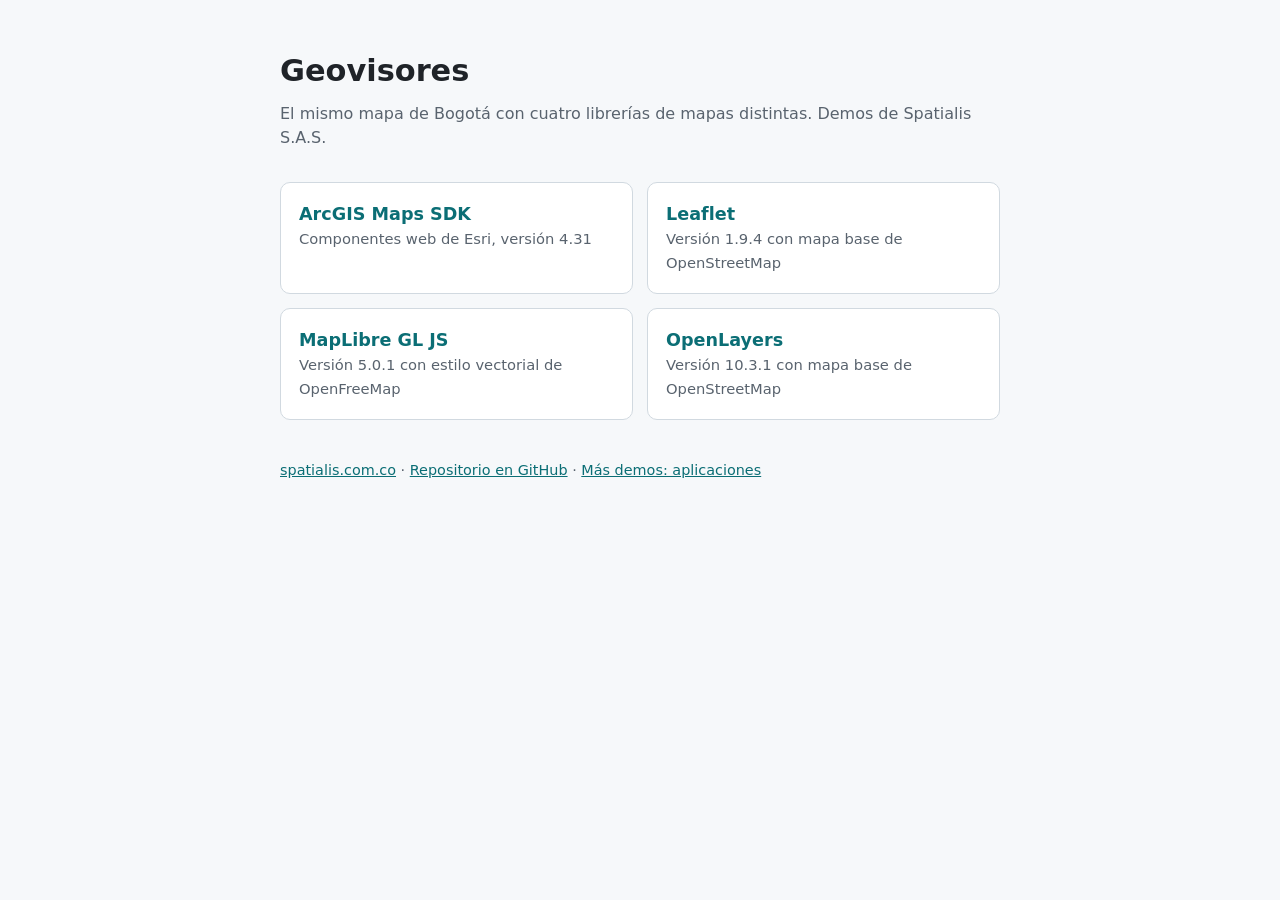
==== index.html @ 05c60c65 "Agrega índice con los cuatro geovisores Updated the HTML structure and added metadata, styles, and c" ====
<!DOCTYPE html>
<html lang="es">
<head>
<meta charset="utf-8">
<meta name="viewport" content="width=device-width, initial-scale=1">
<title>Geovisores | Spatialis S.A.S.</title>
<meta name="description" content="Demos de geovisores web con ArcGIS, Leaflet, MapLibre y OpenLayers.">
<style>
:root{--bg:#f6f8fa;--fg:#1f2328;--muted:#59636e;--card:#fff;--line:#d1d9e0;--accent:#0b6e75}
@media (prefers-color-scheme:dark){:root{--bg:#0d1117;--fg:#e6edf3;--muted:#9198a1;--card:#161b22;--line:#30363d;--accent:#4fc3cc}}
*{box-sizing:border-box}
body{margin:0;font-family:system-ui,-apple-system,"Segoe UI",Roboto,sans-serif;background:var(--bg);color:var(--fg);line-height:1.5}
main{max-width:760px;margin:0 auto;padding:48px 20px}
h1{margin:0 0 8px;font-size:1.9rem}
.lead{margin:0 0 32px;color:var(--muted)}
.grid{display:grid;gap:14px;grid-template-columns:repeat(auto-fit,minmax(250px,1fr))}
a.card{display:block;padding:18px;background:var(--card);border:1px solid var(--line);border-radius:10px;color:inherit;text-decoration:none}
a.card:hover{border-color:var(--accent)}
a.card:focus-visible{outline:2px solid var(--accent);outline-offset:2px}
a.card strong{display:block;font-size:1.1rem;color:var(--accent)}
a.card span{color:var(--muted);font-size:.92rem}
footer{margin-top:40px;color:var(--muted);font-size:.9rem}
footer a{color:var(--accent)}
</style>
</head>
<body>
<main>
<h1>Geovisores</h1>
<p class="lead">El mismo mapa de Bogotá con cuatro librerías de mapas distintas. Demos de Spatialis S.A.S.</p>
<div class="grid">
<a class="card" href="arcgis.html"><strong>ArcGIS Maps SDK</strong><span>Componentes web de Esri, versión 4.31</span></a>
<a class="card" href="leaflet.html"><strong>Leaflet</strong><span>Versión 1.9.4 con mapa base de OpenStreetMap</span></a>
<a class="card" href="maplibre.html"><strong>MapLibre GL JS</strong><span>Versión 5.0.1 con estilo vectorial de OpenFreeMap</span></a>
<a class="card" href="openlayers.html"><strong>OpenLayers</strong><span>Versión 10.3.1 con mapa base de OpenStreetMap</span></a>
</div>
<footer>
<p><a href="https://spatialis.com.co">spatialis.com.co</a> · <a href="https://github.com/spatialis-co/geovisores">Repositorio en GitHub</a> · <a href="../aplicaciones/">Más demos: aplicaciones</a></p>
</footer>
</main>
</body>
</html>
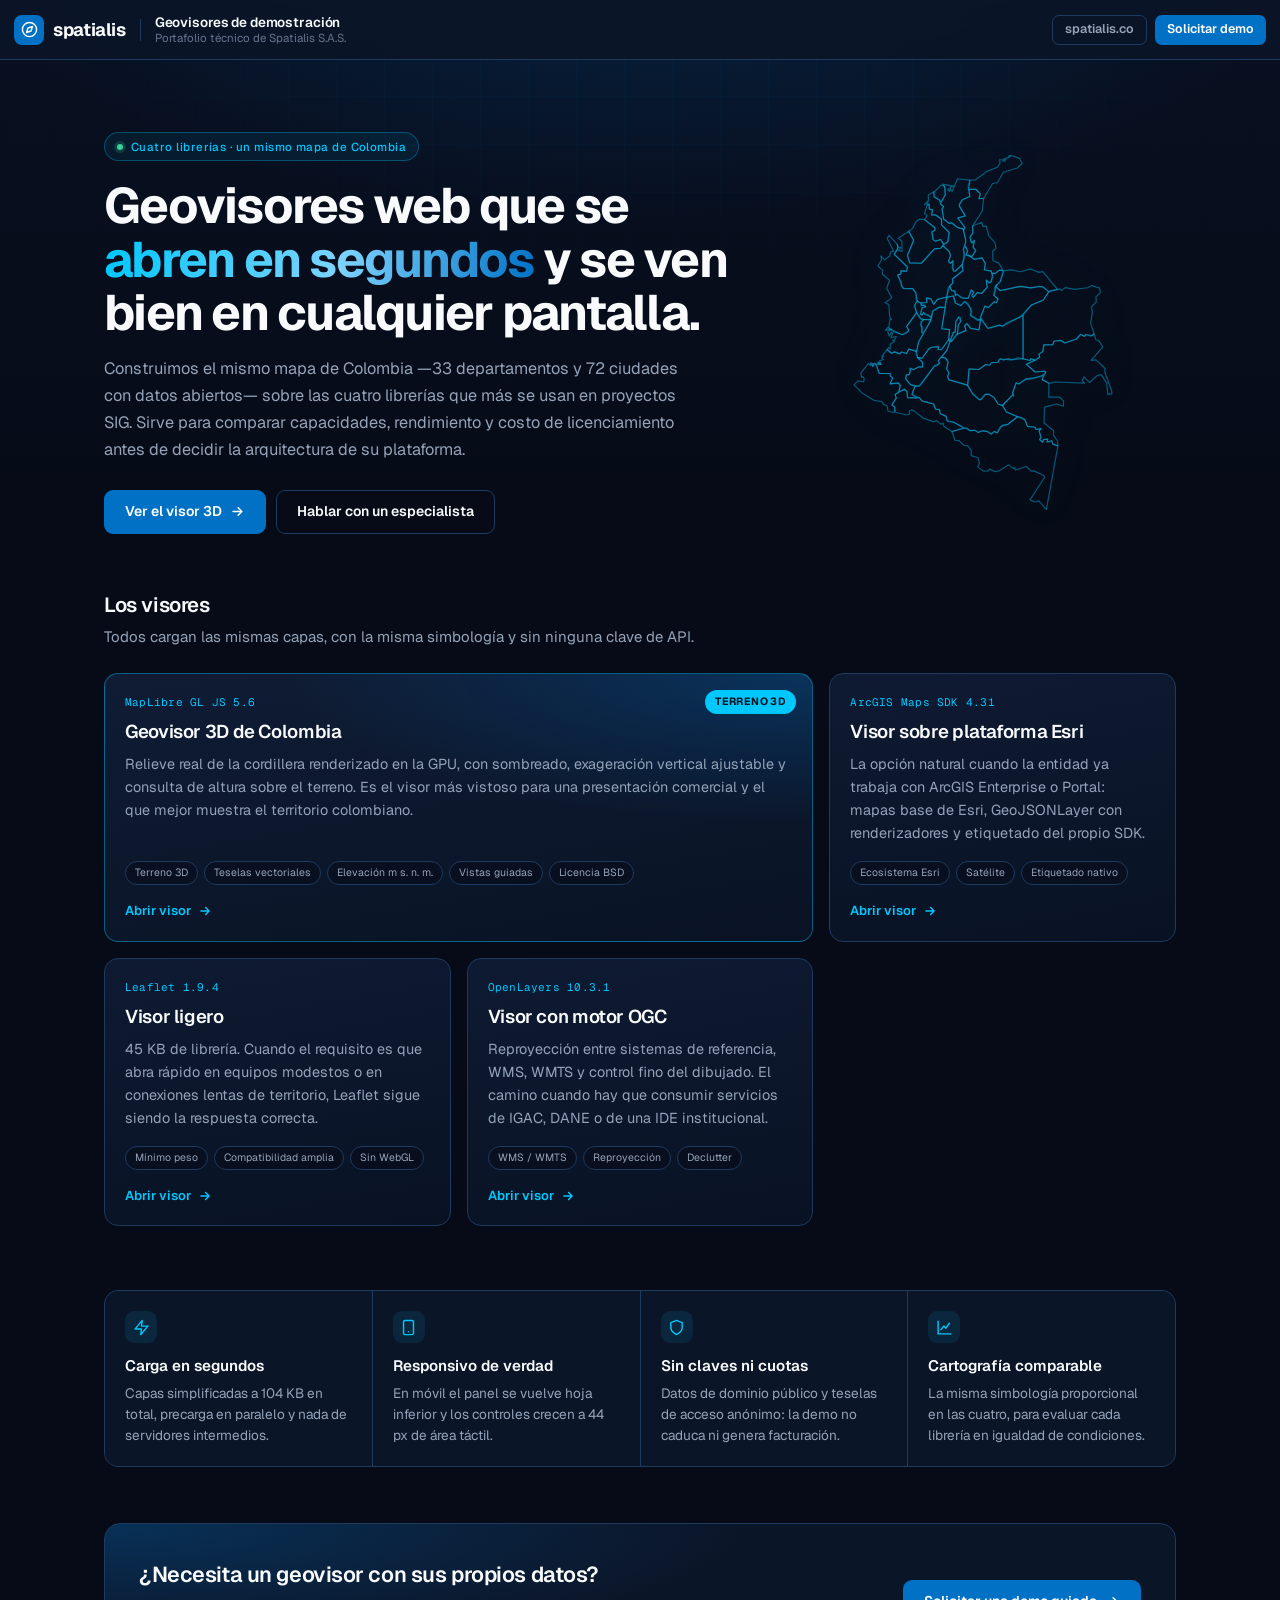
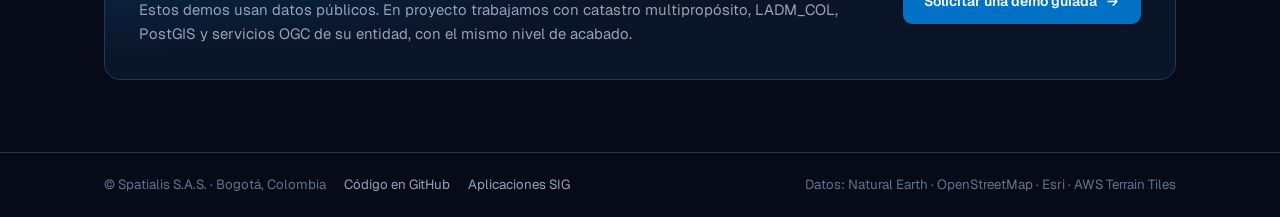
==== commit 863298aa: "Rediseña los cuatro geovisores con cartografía de Colombia Los cuatro visores pasan a compartir un s" ====
--- a/index.html
+++ b/index.html
@@ -1,41 +1,683 @@
 <!DOCTYPE html>
 <html lang="es">
+
 <head>
-<meta charset="utf-8">
-<meta name="viewport" content="width=device-width, initial-scale=1">
-<title>Geovisores | Spatialis S.A.S.</title>
-<meta name="description" content="Demos de geovisores web con ArcGIS, Leaflet, MapLibre y OpenLayers.">
-<style>
-:root{--bg:#f6f8fa;--fg:#1f2328;--muted:#59636e;--card:#fff;--line:#d1d9e0;--accent:#0b6e75}
-@media (prefers-color-scheme:dark){:root{--bg:#0d1117;--fg:#e6edf3;--muted:#9198a1;--card:#161b22;--line:#30363d;--accent:#4fc3cc}}
-*{box-sizing:border-box}
-body{margin:0;font-family:system-ui,-apple-system,"Segoe UI",Roboto,sans-serif;background:var(--bg);color:var(--fg);line-height:1.5}
-main{max-width:760px;margin:0 auto;padding:48px 20px}
-h1{margin:0 0 8px;font-size:1.9rem}
-.lead{margin:0 0 32px;color:var(--muted)}
-.grid{display:grid;gap:14px;grid-template-columns:repeat(auto-fit,minmax(250px,1fr))}
-a.card{display:block;padding:18px;background:var(--card);border:1px solid var(--line);border-radius:10px;color:inherit;text-decoration:none}
-a.card:hover{border-color:var(--accent)}
-a.card:focus-visible{outline:2px solid var(--accent);outline-offset:2px}
-a.card strong{display:block;font-size:1.1rem;color:var(--accent)}
-a.card span{color:var(--muted);font-size:.92rem}
-footer{margin-top:40px;color:var(--muted);font-size:.9rem}
-footer a{color:var(--accent)}
-</style>
+  <meta charset="utf-8">
+  <meta name="viewport" content="width=device-width, initial-scale=1, viewport-fit=cover">
+  <title>Geovisores web de Colombia | Spatialis S.A.S.</title>
+  <meta name="description"
+    content="Cuatro geovisores web de Colombia construidos con MapLibre, ArcGIS Maps SDK, Leaflet y OpenLayers: terreno 3D, datos abiertos y cartografía lista para producción. Demos de Spatialis S.A.S.">
+  <meta name="color-scheme" content="dark">
+  <meta property="og:title" content="Geovisores web de Colombia · Spatialis">
+  <meta property="og:description"
+    content="El mismo mapa de Colombia con cuatro librerías distintas, para comparar capacidades y rendimiento.">
+  <meta property="og:type" content="website">
+
+  <link rel="preconnect" href="https://fonts.googleapis.com">
+  <link rel="preconnect" href="https://fonts.gstatic.com" crossorigin>
+
+  <style>
+    html,body{margin:0;background:#060b17;color:#f8fafc}
+  </style>
+
+  <link rel="stylesheet"
+    href="https://fonts.googleapis.com/css2?family=Geist:wght@400;500;600;700&family=Geist+Mono:wght@400;500&display=swap">
+  <link rel="stylesheet" href="assets/spatialis-ui.css">
+  <link rel="icon" href="assets/favicon.svg" type="image/svg+xml">
+
+  <style>
+    /* La hoja compartida esta pensada para un visor a pantalla completa;
+       aqui recuperamos el desplazamiento normal de una pagina. */
+    html, body { height: auto; overflow: visible; }
+    body { overflow-x: hidden; }
+
+    .pagina {
+      position: relative;
+      min-height: 100dvh;
+      display: flex;
+      flex-direction: column;
+    }
+
+    .pagina__fondo {
+      position: fixed;
+      inset: 0;
+      z-index: 0;
+      pointer-events: none;
+      background:
+        radial-gradient(90% 60% at 50% -10%, rgba(0, 113, 197, .22) 0%, transparent 60%),
+        linear-gradient(to bottom, #081021 0%, #060b17 55%);
+    }
+
+    .pagina__rejilla {
+      position: fixed;
+      inset: 0;
+      z-index: 0;
+      pointer-events: none;
+      background-size: 48px 48px;
+      background-image:
+        linear-gradient(to right, rgba(0, 113, 197, .07) 1px, transparent 1px),
+        linear-gradient(to bottom, rgba(0, 113, 197, .07) 1px, transparent 1px);
+      mask-image: radial-gradient(80% 55% at 50% 0%, #000 0%, transparent 75%);
+    }
+
+    .contenido {
+      position: relative;
+      z-index: 1;
+      width: 100%;
+      max-width: 1120px;
+      margin: 0 auto;
+      padding: 0 24px;
+      flex: 1;
+    }
+
+    .sp-topbar--pagina {
+      position: sticky;
+      top: 0;
+      z-index: 10;
+      height: 60px;
+    }
+
+    /* ------------------------------------------------------------- hero */
+
+    .hero {
+      display: grid;
+      grid-template-columns: minmax(0, 1.25fr) minmax(0, .75fr);
+      gap: 40px;
+      align-items: center;
+      padding: 72px 0 56px;
+    }
+
+    .hero__eyebrow {
+      display: inline-flex;
+      align-items: center;
+      gap: 8px;
+      margin-bottom: 18px;
+      padding: 5px 12px;
+      border: 1px solid rgba(0, 199, 253, .3);
+      border-radius: 999px;
+      background: rgba(0, 199, 253, .07);
+      color: var(--sp-cyan);
+      font-size: 11.5px;
+      font-weight: 500;
+      letter-spacing: .04em;
+    }
+
+    .hero h1 {
+      margin: 0 0 16px;
+      font-size: clamp(2rem, 5vw, 3.1rem);
+      line-height: 1.08;
+      letter-spacing: -.035em;
+      font-weight: 700;
+    }
+
+    .hero h1 em {
+      font-style: normal;
+      background: linear-gradient(100deg, var(--sp-cyan), #7dd3fc 55%, var(--sp-blue));
+      -webkit-background-clip: text;
+      background-clip: text;
+      color: transparent;
+    }
+
+    .hero p {
+      margin: 0 0 26px;
+      max-width: 54ch;
+      font-size: 1.02rem;
+      line-height: 1.65;
+      color: var(--sp-muted);
+    }
+
+    .hero__acciones { display: flex; flex-wrap: wrap; gap: 10px; }
+
+    .boton {
+      display: inline-flex;
+      align-items: center;
+      gap: 8px;
+      height: 44px;
+      padding: 0 20px;
+      border-radius: 9px;
+      border: 1px solid transparent;
+      background: var(--sp-blue);
+      color: #fff;
+      font-family: inherit;
+      font-size: 14px;
+      font-weight: 600;
+      text-decoration: none;
+      transition: background 160ms var(--sp-ease), transform 160ms var(--sp-ease);
+    }
+
+    .boton:hover { background: #008be3; transform: translateY(-1px); }
+    .boton:focus-visible { outline: none; box-shadow: var(--sp-ring); }
+
+    .boton--fantasma {
+      background: transparent;
+      border-color: var(--sp-border);
+      color: var(--sp-text);
+    }
+
+    .boton--fantasma:hover { background: var(--sp-surface); border-color: var(--sp-faint); }
+
+    .hero__mapa {
+      position: relative;
+      display: grid;
+      place-items: center;
+      color: rgba(0, 199, 253, .42);
+    }
+
+    .hero__mapa svg {
+      width: 100%;
+      max-width: 260px;
+      height: auto;
+      filter: drop-shadow(0 0 22px rgba(0, 199, 253, .3));
+    }
+
+    /* ------------------------------------------------------------ tarjetas */
+
+    .seccion__titulo {
+      display: flex;
+      align-items: baseline;
+      gap: 12px;
+      margin: 0 0 6px;
+      font-size: 1.28rem;
+      font-weight: 600;
+      letter-spacing: -.02em;
+    }
+
+    .seccion__nota {
+      margin: 0 0 24px;
+      color: var(--sp-muted);
+      font-size: .94rem;
+    }
+
+    .tarjetas {
+      display: grid;
+      grid-template-columns: repeat(auto-fit, minmax(258px, 1fr));
+      gap: 16px;
+      padding-bottom: 8px;
+    }
+
+    .tarjeta {
+      position: relative;
+      display: flex;
+      flex-direction: column;
+      padding: 20px;
+      border: 1px solid var(--sp-border);
+      border-radius: 14px;
+      background: linear-gradient(170deg, rgba(17, 30, 56, .85), rgba(10, 20, 38, .85));
+      color: inherit;
+      text-decoration: none;
+      overflow: hidden;
+      transition: border-color 200ms var(--sp-ease), transform 220ms var(--sp-ease),
+        box-shadow 220ms var(--sp-ease);
+    }
+
+    .tarjeta::after {
+      content: "";
+      position: absolute;
+      inset: 0;
+      border-radius: inherit;
+      pointer-events: none;
+      background: radial-gradient(70% 50% at 80% 0%, rgba(0, 199, 253, .14), transparent 70%);
+      opacity: 0;
+      transition: opacity 240ms var(--sp-ease);
+    }
+
+    .tarjeta:hover {
+      border-color: rgba(0, 199, 253, .55);
+      transform: translateY(-3px);
+      box-shadow: 0 18px 40px -22px rgba(0, 0, 0, .9);
+    }
+
+    .tarjeta:hover::after { opacity: 1; }
+    .tarjeta:focus-visible { outline: none; box-shadow: var(--sp-ring); }
+
+    .tarjeta--destacada {
+      grid-column: span 2;
+      border-color: rgba(0, 199, 253, .42);
+      background:
+        radial-gradient(120% 90% at 100% 0%, rgba(0, 113, 197, .3), transparent 62%),
+        linear-gradient(170deg, rgba(17, 30, 56, .9), rgba(10, 20, 38, .9));
+    }
+
+    .tarjeta__cinta {
+      position: absolute;
+      top: 16px;
+      right: 16px;
+      padding: 4px 10px;
+      border-radius: 999px;
+      background: var(--sp-cyan);
+      color: #04121c;
+      font-size: 10.5px;
+      font-weight: 700;
+      letter-spacing: .04em;
+      text-transform: uppercase;
+    }
+
+    .tarjeta__lib {
+      font-family: var(--sp-mono);
+      font-size: 11px;
+      color: var(--sp-cyan);
+      letter-spacing: .02em;
+    }
+
+    .tarjeta h3 {
+      margin: 8px 0 7px;
+      font-size: 1.16rem;
+      font-weight: 600;
+      letter-spacing: -.02em;
+    }
+
+    .tarjeta p {
+      margin: 0 0 16px;
+      font-size: .9rem;
+      line-height: 1.6;
+      color: var(--sp-muted);
+      flex: 1;
+    }
+
+    .etiquetas { display: flex; flex-wrap: wrap; gap: 6px; margin-bottom: 16px; }
+
+    .etiqueta {
+      padding: 3px 9px;
+      border: 1px solid var(--sp-border);
+      border-radius: 999px;
+      background: rgba(6, 11, 23, .5);
+      font-size: 10.5px;
+      color: var(--sp-muted);
+    }
+
+    .tarjeta__cta {
+      display: inline-flex;
+      align-items: center;
+      gap: 7px;
+      font-size: 13px;
+      font-weight: 600;
+      color: var(--sp-cyan);
+    }
+
+    .tarjeta__cta svg { width: 14px; height: 14px; transition: transform 200ms var(--sp-ease); }
+    .tarjeta:hover .tarjeta__cta svg { transform: translateX(3px); }
+
+    /* ------------------------------------------------------------ bandas */
+
+    .capacidades {
+      display: grid;
+      grid-template-columns: repeat(auto-fit, minmax(210px, 1fr));
+      gap: 1px;
+      margin: 56px 0 8px;
+      border: 1px solid var(--sp-border);
+      border-radius: 14px;
+      background: var(--sp-border);
+      overflow: hidden;
+    }
+
+    .capacidad { padding: 20px; background: var(--sp-surface); }
+
+    .capacidad__icono {
+      width: 32px;
+      height: 32px;
+      margin-bottom: 12px;
+      display: grid;
+      place-items: center;
+      border-radius: 9px;
+      background: rgba(0, 199, 253, .1);
+      color: var(--sp-cyan);
+    }
+
+    .capacidad__icono svg { width: 17px; height: 17px; }
+
+    .capacidad h4 {
+      margin: 0 0 5px;
+      font-size: .95rem;
+      font-weight: 600;
+    }
+
+    .capacidad p {
+      margin: 0;
+      font-size: .85rem;
+      line-height: 1.55;
+      color: var(--sp-muted);
+    }
+
+    .cierre {
+      margin: 56px 0 72px;
+      padding: 34px;
+      border: 1px solid var(--sp-border);
+      border-radius: 16px;
+      background:
+        radial-gradient(100% 140% at 0% 0%, rgba(0, 113, 197, .3), transparent 60%),
+        var(--sp-surface);
+      display: flex;
+      flex-wrap: wrap;
+      align-items: center;
+      gap: 20px;
+    }
+
+    .cierre__texto { flex: 1; min-width: 240px; }
+
+    .cierre h2 {
+      margin: 0 0 7px;
+      font-size: 1.35rem;
+      font-weight: 600;
+      letter-spacing: -.02em;
+    }
+
+    .cierre p { margin: 0; color: var(--sp-muted); font-size: .93rem; line-height: 1.6; }
+
+    .pie {
+      position: relative;
+      z-index: 1;
+      border-top: 1px solid var(--sp-border);
+      padding: 22px 0;
+      font-size: .83rem;
+      color: var(--sp-faint);
+    }
+
+    .pie__fila {
+      max-width: 1120px;
+      margin: 0 auto;
+      padding: 0 24px;
+      display: flex;
+      flex-wrap: wrap;
+      gap: 8px 18px;
+      align-items: center;
+    }
+
+    .pie a { color: var(--sp-muted); text-decoration: none; }
+    .pie a:hover { color: var(--sp-cyan); }
+    .pie__sep { margin-left: auto; }
+
+    @media (max-width: 760px) {
+      .hero {
+        grid-template-columns: 1fr;
+        gap: 26px;
+        padding: 44px 0 36px;
+      }
+
+      .hero__mapa { order: -1; }
+      .hero__mapa svg { max-width: 170px; }
+      .tarjeta--destacada { grid-column: span 1; }
+      .contenido { padding: 0 18px; }
+      .cierre { padding: 24px; margin: 40px 0 52px; }
+    }
+  </style>
 </head>
+
 <body>
-<main>
-<h1>Geovisores</h1>
-<p class="lead">El mismo mapa de Bogotá con cuatro librerías de mapas distintas. Demos de Spatialis S.A.S.</p>
-<div class="grid">
-<a class="card" href="arcgis.html"><strong>ArcGIS Maps SDK</strong><span>Componentes web de Esri, versión 4.31</span></a>
-<a class="card" href="leaflet.html"><strong>Leaflet</strong><span>Versión 1.9.4 con mapa base de OpenStreetMap</span></a>
-<a class="card" href="maplibre.html"><strong>MapLibre GL JS</strong><span>Versión 5.0.1 con estilo vectorial de OpenFreeMap</span></a>
-<a class="card" href="openlayers.html"><strong>OpenLayers</strong><span>Versión 10.3.1 con mapa base de OpenStreetMap</span></a>
-</div>
-<footer>
-<p><a href="https://spatialis.com.co">spatialis.com.co</a> · <a href="https://github.com/spatialis-co/geovisores">Repositorio en GitHub</a> · <a href="../aplicaciones/">Más demos: aplicaciones</a></p>
-</footer>
-</main>
+  <div class="pagina">
+    <div class="pagina__fondo" aria-hidden="true"></div>
+    <div class="pagina__rejilla" aria-hidden="true"></div>
+
+    <header class="sp-topbar sp-topbar--pagina">
+      <a class="sp-brand" href="https://spatialis.co">
+        <span class="sp-brand__mark" aria-hidden="true">
+          <svg viewBox="0 0 24 24" fill="none" stroke="#fff" stroke-width="2" stroke-linecap="round"
+            stroke-linejoin="round">
+            <circle cx="12" cy="12" r="10" />
+            <polygon points="16.24 7.76 14.12 14.12 7.76 16.24 9.88 9.88 16.24 7.76" />
+          </svg>
+        </span>
+        <span class="sp-brand__name">spatialis</span>
+      </a>
+
+      <span class="sp-topbar__divider" aria-hidden="true"></span>
+
+      <div class="sp-topbar__title">
+        <h1>Geovisores de demostración</h1>
+        <p>Portafolio técnico de Spatialis S.A.S.</p>
+      </div>
+
+      <div class="sp-topbar__actions">
+        <a class="sp-link sp-link--ghost" href="https://spatialis.co" target="_blank" rel="noopener">spatialis.co</a>
+        <a class="sp-link" href="https://spatialis.co/#contacto" target="_blank" rel="noopener">Solicitar demo</a>
+      </div>
+    </header>
+
+    <main class="contenido">
+
+      <section class="hero">
+        <div>
+          <span class="hero__eyebrow">
+            <span class="sp-badge__dot"></span>
+            Cuatro librerías · un mismo mapa de Colombia
+          </span>
+          <h1>Geovisores web que se <em>abren en segundos</em> y se ven bien en cualquier pantalla.</h1>
+          <p>
+            Construimos el mismo mapa de Colombia —33 departamentos y 72 ciudades con datos abiertos— sobre las
+            cuatro librerías que más se usan en proyectos SIG. Sirve para comparar capacidades, rendimiento y
+            costo de licenciamiento antes de decidir la arquitectura de su plataforma.
+          </p>
+          <div class="hero__acciones">
+            <a class="boton" href="maplibre.html">
+              Ver el visor 3D
+              <svg viewBox="0 0 24 24" width="15" height="15" fill="none" stroke="currentColor" stroke-width="2.4"
+                stroke-linecap="round" stroke-linejoin="round" aria-hidden="true">
+                <path d="M5 12h14M13 6l6 6-6 6" />
+              </svg>
+            </a>
+            <a class="boton boton--fantasma" href="https://spatialis.co/#contacto" target="_blank"
+              rel="noopener">Hablar con un especialista</a>
+          </div>
+        </div>
+
+        <div class="hero__mapa" aria-hidden="true">
+          <svg class="hero__silueta" xmlns="http://www.w3.org/2000/svg" viewBox="0 0 220 300" fill="none" stroke="currentColor" stroke-width="1" stroke-linejoin="round">
+<g>
+<path d="M173.4,246.2 L163.6,300 L157.4,292.7 L154.1,293.6 L149.8,291.8 L162.1,272.7 L161.3,271.2 L152.6,267.1 L151.3,267.9 L146.7,263.6 L137.4,266.6 L136.8,264.4 L136.1,265.5 L131.6,262.2 L123.9,267.2 L120.2,267.9 L115.5,265.8 L114.2,267.4 L110.2,267.5 L105.5,263.7 L107.1,261.1 L105.6,256 L99.9,254.4 L100.1,250.4 L97.6,246.4 L93.7,245.6 L89.7,241.7 L86.3,241.4 L83.7,234 L96.3,230.8 L99.1,233.3 L103.1,233 L106.1,234.8 L109.1,233.4 L113.6,233.9 L117.2,236.2 L119.5,233.9 L122,235.1 L126.4,228.6 L131.1,227.9 L139.2,221.5 L141.9,221.8 L145.5,224.1 L147.7,229.7 L154,230.4 L154.9,232.3 L159.1,231.5 L157.5,233.5 L159.1,239.2 L157.9,240.7 L160.5,243.1 L161.2,240.8 L164.7,240.4 L164.2,242.9 L168.1,241.8 L169.2,244.7 L173.4,246.2Z"/>
+<path d="M37.5,75.6 L38.3,77.9 L40.4,78.3 L38.4,80.8 L41.6,81.6 L41.3,72.7 L38.2,70.4 L47.2,64.6 L51.3,72.1 L46.1,84.9 L47.9,91.3 L57.8,91.6 L69,79.4 L74.2,78.9 L76.1,76.8 L81.2,81.5 L82.5,85.1 L81,90.5 L82.7,91.7 L84.6,89.4 L84.9,98 L86.6,98.2 L92.4,92.8 L93.1,97.8 L84.2,104.9 L84.3,108.5 L80.7,112.2 L79.2,120.2 L71.5,122.2 L68.2,126.3 L66.2,122 L62.3,120.9 L62.6,124.8 L56.5,125.2 L53.4,122.5 L53.2,116.6 L50.5,113 L42.4,112.9 L37.7,101.6 L40.6,100.6 L40.5,98 L45.4,98.3 L46.1,94.8 L34.9,84.1 L37.9,79 L37.5,75.6Z"/>
+<path d="M127.7,98.1 L133.9,97.2 L141.7,98.8 L150.3,96.4 L157.2,99.3 L160.6,98.7 L173.2,113.9 L165.6,115.6 L160,111.3 L149.9,112.4 L141.3,111.2 L124.2,114.8 L120.7,110.8 L124.6,107.1 L127.7,98.1Z"/>
+<path d="M68.5,31.5 L74.5,25.5 L77.2,26.1 L78,33.8 L74.6,39.5 L68.6,35.3 L68.5,31.5Z"/>
+<path d="M88.3,151.9 L83.4,157.8 L82.2,157.4 L85,150 L86.4,150.1 L87.1,140.7 L89.6,137 L91.2,140.7 L89,144.3 L88.3,151.9Z"/>
+<path d="M62.7,42.6 L63.6,39.9 L60.5,41.9 L63.9,38.5 L63.7,34.1 L68.4,31 L68.6,35.3 L73.5,38.1 L74.2,41.8 L76.6,43.6 L75.3,45.8 L76.7,54.2 L81.5,57.9 L83.4,57.4 L88.4,61.3 L93.4,62.7 L95.5,73.2 L93.4,79.4 L94.2,87.2 L92.4,92.8 L86.6,98.2 L84.9,98 L84,95.1 L84.6,89.4 L82.3,91.7 L80.7,89.8 L82.5,85.1 L81.2,81.5 L76.1,76.8 L80.9,72.8 L81.4,65.6 L74.9,59.1 L74.9,54.4 L69.9,50.7 L66.4,50.7 L67.3,46.4 L64.6,45.8 L64.4,41.7 L62.7,42.6Z"/>
+<path d="M127.1,97.9 L124.6,107.1 L119.6,112.5 L120.9,114.7 L119,118.7 L122.8,121.8 L121.3,125 L119.5,124.1 L114.6,129.1 L111.6,127.9 L107,140.1 L99.3,135.5 L100.5,132.9 L97.3,125.8 L94.5,124 L91.1,127.4 L86.6,125.3 L85,119.3 L79.2,120.2 L81.8,111 L83.6,114.8 L86.3,115.2 L86.5,118.8 L88,117.9 L91.6,120.9 L97.4,121.2 L100.1,114.2 L102.2,116.1 L100.6,118.9 L101.8,120.5 L105.1,116.4 L108.8,117.2 L113.5,112 L112.8,105.9 L115.2,108.3 L117.1,107.3 L118,99.7 L120.2,100.3 L123.8,97.4 L127.1,97.9Z"/>
+<path d="M79.2,120.2 L77.7,128.9 L72.9,128.8 L67.9,131.7 L66.4,137.7 L59.7,133.3 L58.4,135.5 L57.1,134.6 L58.5,129.2 L61.6,128.6 L60.2,127 L57.8,127.4 L57.7,125.3 L62.6,124.8 L62.1,120.9 L66.2,122 L68.2,126.3 L71.5,122.2 L79.2,120.2Z"/>
+<path d="M70.3,178.6 L73.1,176.5 L72.2,174.2 L74.5,171.1 L78.3,171.9 L80.4,175 L79.3,181.1 L81.3,184.7 L80,187.2 L81.2,190.3 L96.9,194.7 L101.4,202.2 L106.6,207 L108.9,206.9 L112.2,202.4 L115,202.5 L119.3,205.2 L122.8,210.7 L126.7,212.1 L129.8,217.5 L139.2,221.5 L131.1,227.9 L124.7,229.8 L122,235.1 L119.5,233.9 L116.9,236.2 L113.6,233.9 L109.1,233.4 L106.1,234.8 L103.1,233 L99.1,233.3 L85.2,226.1 L80.5,225.7 L78.8,221.2 L73.8,219 L73.2,215.5 L69.8,215 L68.4,210.8 L58.3,208.1 L56.4,205.4 L49.9,202.6 L52.2,195.8 L55.5,195.8 L58,193.7 L69,178.4 L70.3,178.6Z"/>
+<path d="M121.3,109.8 L121.2,112.1 L124.7,114.9 L141.3,111.2 L150.9,112.4 L156.7,111.1 L160.8,111.6 L165.6,115.6 L161.3,122.5 L151.1,126.8 L141.1,137.4 L130.5,141.7 L126.8,144.9 L124.3,143.9 L114.1,146.7 L107.9,137.1 L111.6,127.9 L114.6,129.1 L119.5,124.1 L121.3,125 L122.8,121.8 L119,118.4 L121.3,109.8Z"/>
+<path d="M17.9,176.4 L23.6,177.3 L22.6,174.2 L25.7,172.8 L24.4,171.9 L26,170.2 L24.3,170.3 L28.9,164.6 L32.5,167.8 L35.2,166.6 L39.6,168.3 L41.2,166.7 L45.2,168 L47.3,164.3 L53.8,166.2 L54.7,171.6 L59.1,175.9 L58.9,179.4 L55.8,179.2 L51,181.7 L48.4,180.4 L47.7,185.6 L45.3,185.8 L44.4,188.7 L48.3,194.1 L52.6,195.6 L49.8,202.4 L53.8,205.5 L46,205.2 L45.8,200.5 L43.4,198.1 L38.8,200.3 L40,195.2 L38.6,193 L31.4,193.6 L33.6,188.7 L31.4,186.9 L31.6,184.9 L22.1,184.8 L20.1,178 L17.9,176.4Z"/>
+<path d="M22.7,176.1 L23.6,177.1 L21.4,175 L22.7,176.1Z"/>
+<path d="M21,175.5 L23.1,177.3 L21.3,177.3 L21,175.5Z"/>
+<path d="M110.6,36.6 L109.3,47.6 L101.2,60.1 L101.4,66.1 L99,69.3 L99.6,73.4 L100.9,74.4 L102.7,72.3 L101.7,77.9 L103.8,81.2 L100.4,85.9 L95.6,84.8 L97,81.5 L94.8,76.4 L95.4,71.9 L93.4,64.2 L94.7,61.2 L88.6,53.3 L95,51.5 L89.9,43.3 L90.2,41.2 L92.8,37.7 L98.8,35.1 L98.2,29.1 L104,29 L107.7,32.9 L106.6,37 L110.6,36.6Z"/>
+<path d="M28.8,70.5 L30.6,68 L37.5,75.6 L37.9,79 L34.9,84.1 L46.1,94.8 L45.4,98.3 L40.5,98 L40.6,100.6 L37.7,101.6 L41,107.4 L40.8,110.7 L43.1,113.2 L50.5,113 L53.2,116.6 L54.4,123.7 L51.9,127.8 L53.8,133.4 L45.4,145 L47.2,148.7 L41.8,152.1 L33.2,149 L30.3,145.8 L31.4,138.5 L32.6,139.4 L31,136.7 L30.4,126.8 L27.2,125 L32.8,120.9 L28.5,112.7 L31,106 L24.7,100.9 L25.3,97.9 L21.1,93.9 L24.1,88.6 L23.5,85.5 L26.8,88.7 L31.1,85.5 L31.8,82 L34.3,81.3 L28.8,70.5Z"/>
+<path d="M30.9,147.3 L32.3,147.4 L27.3,148.4 L29.5,145.9 L30.9,147.3Z"/>
+<path d="M82.2,157.4 L81,156.1 L81.7,147.7 L75.1,147 L79.5,120.6 L84.9,119.2 L86.7,125.4 L91.1,127.4 L94.7,124 L99.7,129.8 L99.7,136.1 L105.2,139.9 L108.1,138.8 L106.6,147.9 L99.6,146.7 L96.5,142.7 L94.5,144.5 L95.6,148.4 L88.3,151.9 L89,144.3 L91.2,140.7 L90.9,137.4 L89.6,137.1 L87.1,140.7 L86.4,150.1 L85,150 L82.2,157.4Z"/>
+<path d="M47.2,64.6 L50.4,62.3 L53.5,56.2 L56.2,54.3 L60.6,54.7 L69.3,61.5 L69.4,63.6 L66.7,65.1 L67.7,71.4 L69.8,73 L74.2,71.5 L76.7,75.7 L74.2,78.9 L69,79.4 L57.8,91.6 L47.9,91.3 L46.1,84.9 L51.3,72.1 L47.2,64.6Z"/>
+<path d="M215.7,202.8 L214.7,193.2 L210,185.8 L206.2,187 L200.2,192.6 L195.4,187.7 L193.9,191 L196,193 L171.2,192.1 L165.8,193.2 L160,190 L163.1,184.1 L162.3,183 L154.1,183.6 L146.6,177 L157.9,171.1 L157.4,168.5 L160.6,166.3 L161.5,160.6 L169.1,160.4 L169.9,157.7 L172.4,157.2 L175.9,156.9 L179.3,159.1 L189.1,155.7 L192.5,151.7 L195.6,153.4 L197.2,151.9 L201.1,153.4 L204,151.3 L205.5,156.3 L207.9,157.1 L211.4,162.4 L201.5,173.8 L205.6,173.4 L213.4,180.9 L212.9,183.2 L218.9,199.7 L219.1,201.9 L215.7,202.8Z"/>
+<path d="M107.6,207.3 L101.4,202.2 L97.1,195.4 L98.3,181 L106.5,181.5 L112.3,177.3 L115.5,177.9 L117.1,175.8 L122.5,175.4 L123.8,172.6 L133.8,173.3 L139.7,171.7 L149.8,173.9 L150.5,172.4 L152.3,172.8 L154,173.9 L146.6,177.2 L154.1,183.6 L162,182.8 L163,184 L159.3,187.4 L146.7,189.4 L140.3,193.8 L138,192.8 L135.1,201.2 L135.9,203.9 L135.1,203 L126.4,212 L122.8,210.7 L119.3,205.2 L114.4,202.3 L111.6,202.8 L107.6,207.3Z"/>
+<path d="M75,170.9 L72.2,174.2 L73.1,176.5 L69,178.4 L55.9,195.6 L49,194.5 L44.8,190.1 L45,186.2 L47.6,185.7 L48.8,183.1 L48.4,180.4 L51,181.7 L55.8,179.2 L58.9,179.4 L58.7,175 L54.6,171.3 L58.5,172 L64.3,163.8 L66.8,162.7 L72.5,162.2 L71.9,164.6 L74.8,164.8 L81,156.1 L82.2,157.9 L79.4,165.3 L75,170.9Z"/>
+<path d="M139.1,11 L127.2,14.6 L122.2,23.5 L118.1,24.1 L110.6,36.6 L106.6,37 L107.7,32.9 L104,29 L98.2,29.1 L98.9,21.3 L103.8,21 L113.7,13.6 L122.3,10.4 L124.5,6.5 L124,4.1 L127.6,3.8 L126.8,4.9 L128.2,5.4 L129.3,3.7 L127.7,3.3 L132.5,1.8 L133.7,0.7 L131.8,0.9 L132.5,0 L140.9,2.9 L143.1,7 L139.1,11Z"/>
+<path d="M75.9,24.7 L85.8,26.5 L82.3,26.7 L82.5,29 L80.4,28.7 L80.4,30.2 L82.1,30.5 L82,29.1 L83.9,30.8 L88.4,20.1 L98.9,21.3 L97.4,26.3 L98.8,35.1 L92.5,37.9 L89.9,42.8 L95,51.5 L88.6,53.3 L94.7,61.2 L93.4,64.2 L93.4,62.7 L88.4,61.3 L83.4,57.4 L81.5,57.9 L76.7,54.2 L75.3,45.8 L76.7,43.8 L74.1,41.3 L78.1,33.4 L78,27.8 L75.9,24.7Z"/>
+<path d="M75,170.9 L79.4,165.3 L82.2,157.4 L83.4,157.8 L87.1,151.9 L95.6,148.4 L94.5,144.5 L96.3,142.7 L99.6,146.7 L106.5,148 L108.1,138.8 L114,146.6 L124.3,143.9 L126.1,145.1 L143.9,135.5 L143.9,172.4 L133.8,173.3 L131.6,172.1 L127.4,173.6 L124.9,172.4 L122.5,175.4 L117.1,175.8 L115.5,177.9 L112.3,177.3 L106.5,181.5 L98.2,181.1 L96.9,194.7 L81.2,190.3 L80,187.2 L81.3,184.7 L79.3,181.1 L80.4,175 L78.3,171.9 L75,170.9Z"/>
+<path d="M7.7,201.3 L0.9,194.5 L4.1,191.2 L9,191.9 L9.5,189.5 L8.3,187.5 L7.3,188.3 L6.6,184.6 L13,176.3 L14.7,178.2 L14.8,176.1 L16.9,179.1 L17.5,176.3 L19.5,177.4 L22.1,184.8 L31.6,184.9 L31.4,186.9 L33.6,188.7 L31.4,193.6 L38.3,192.9 L40,195 L38.8,200.3 L35.6,202.6 L36.5,206 L32.9,211.4 L35.3,213.4 L35.7,216.9 L33.9,217.9 L29.6,216.6 L28.8,212.2 L25.6,211 L24.6,208.8 L17.9,207.7 L7.7,201.3Z"/>
+<path d="M16.9,176.7 L16.8,178.9 L15.4,175.7 L16.9,176.7Z"/>
+<path d="M108.9,56.9 L109.9,60.4 L112.8,60.2 L114.9,68.5 L120.1,74.1 L121,79 L118.2,81.3 L118.4,89.5 L123.3,91.3 L127.1,97.9 L123.8,97.4 L120.2,100.3 L117.2,100.2 L117,98.2 L111.2,97.1 L111.9,91.7 L109.2,87.1 L102.6,88.3 L97.6,84.8 L100.9,85.7 L103.9,80.9 L101.7,77.9 L102.7,72.3 L100.8,74.3 L99,69.6 L101.4,66.1 L101.2,60.1 L108.9,56.9Z"/>
+<path d="M52,216.7 L49.6,215.7 L47.7,216.7 L47.9,219.3 L45,220 L35.4,217.5 L35.2,213.2 L32.9,211.4 L36.7,205.5 L35.6,202.6 L43.7,198.2 L45.8,200.5 L46.3,205.5 L56.1,205.3 L58.3,208.1 L68.2,210.7 L69.8,215 L73.2,215.5 L73.8,219 L78.8,221.2 L79.2,224.9 L85.2,226.1 L93.5,231 L83.7,234 L76.9,229.5 L76.3,227 L74.3,227.7 L70.6,224.7 L68.1,225.8 L59,222.4 L52,216.7Z"/>
+<path d="M66.1,139.2 L60.4,149.6 L58.2,150.1 L57.7,141 L60.5,139.1 L66.1,139.2Z"/>
+<path d="M57.7,125.3 L57.8,127.4 L60.2,127 L61.6,128.6 L58.5,129.2 L57.1,134.6 L58.4,135.5 L59.7,133.3 L60.5,135 L64.3,135.5 L66.4,137.7 L65.2,139.7 L57.8,138.9 L53.8,133.4 L52.2,126.7 L54.4,123.7 L57.7,125.3Z"/>
+<path d="M97.8,85 L102.6,88.3 L109.2,87.1 L111.9,91.7 L111.2,97.1 L117,98.2 L118.4,103.2 L116,108.2 L112.8,105.9 L113.6,111.8 L108.8,117.2 L105.1,116.4 L101.6,120.5 L100.6,118.9 L102.2,116.1 L100.1,114.2 L97.6,121.1 L93.3,121.3 L88,117.9 L86.5,118.8 L86.3,115.2 L83.6,114.8 L81.8,111 L84.3,108.5 L84.2,104.9 L93.1,97.8 L92.2,93.6 L94.4,84.2 L93.4,79.4 L95,77.3 L97,81.5 L95.6,84.8 L97.8,85Z"/>
+<path d="M60.6,54.7 L62.8,51.1 L60.5,49.6 L62.7,42.6 L64.4,41.7 L64.6,45.8 L67.3,46.4 L66.4,50.7 L69.9,50.7 L74.9,54.4 L74.9,59.1 L81.4,65.6 L79.7,74.2 L76.6,75.2 L74.2,71.5 L69.8,73 L67.8,71.6 L66.7,65.1 L69.4,63.6 L69.3,61.5 L60.6,54.7Z"/>
+<path d="M81,156.1 L74.8,164.8 L71.9,164.6 L72.5,162.2 L66.8,162.7 L64.3,163.8 L58.5,172 L54.6,171.3 L53.2,168.1 L55.9,157.2 L65.6,140.6 L67.1,132.5 L72.9,128.8 L77.8,129.2 L75.1,147 L81.7,147.7 L81,156.1Z"/>
+<path d="M28.9,164.6 L30.4,163 L31.5,164.3 L31.4,160.2 L35.1,157.8 L33.6,156.7 L35,156.8 L36.7,153.6 L32,154.6 L33.8,150.8 L32.5,150.1 L30.7,153.3 L29.4,149.3 L32.6,147.7 L41.5,152.1 L44.9,151 L47.3,148.4 L45.4,145 L53.8,133.4 L56.6,138.2 L60.3,139.2 L57.7,141 L57.2,144.4 L59,145.7 L58.1,149.9 L59.8,151.3 L55.4,158.4 L53.8,166.2 L47.3,164.3 L45.2,168 L41.2,166.7 L39.6,168.3 L35.2,166.6 L32.5,167.8 L28.9,164.6Z"/>
+<path d="M165.8,193.2 L165.6,204.9 L174.8,204.8 L178.2,208.3 L178,212.6 L172.3,210.7 L162,213.3 L161.7,226.8 L169.8,233.3 L169.6,237.1 L173,242 L173.4,246.2 L169.2,244.7 L168.1,241.8 L164.2,242.9 L164.7,240.4 L161.2,240.8 L160.5,243.1 L157.9,240.7 L159.1,239.2 L157.5,233.5 L159.1,231.5 L154.9,232.3 L154,230.4 L147.7,229.7 L145.3,223.9 L129.8,217.5 L126.4,212 L135.1,203 L135.9,203.9 L135.1,201.2 L138,192.8 L140.3,193.8 L146.7,189.4 L151.2,189.7 L161.1,186.2 L160.1,190.3 L165.8,193.2Z"/>
+<path d="M208.7,112.6 L209.3,116.5 L205.6,120 L205.8,124.4 L201.7,128.7 L202.6,132.9 L201.1,142.5 L204,151 L202.5,152.9 L197.2,151.9 L195.8,153.5 L192.5,151.7 L189.1,155.7 L179.3,159.1 L175.9,156.9 L170.1,157.6 L169.1,160.4 L161.5,160.6 L160.6,166.3 L157.4,168.5 L158,170.7 L156.1,172.8 L154,173.9 L150.5,172.4 L149.8,173.9 L143.9,172.4 L143.9,135.5 L150.8,127.1 L160.8,122.9 L166.2,115.1 L175,113.3 L176.5,114.7 L179.8,112.2 L187.5,113.7 L198.5,112.3 L202,110.5 L208.7,112.6Z"/>
+</g>
+</svg>
+        </div>
+      </section>
+
+      <section>
+        <h2 class="seccion__titulo">Los visores</h2>
+        <p class="seccion__nota">
+          Todos cargan las mismas capas, con la misma simbología y sin ninguna clave de API.
+        </p>
+
+        <div class="tarjetas">
+
+          <a class="tarjeta tarjeta--destacada" href="maplibre.html">
+            <span class="tarjeta__cinta">Terreno 3D</span>
+            <span class="tarjeta__lib">MapLibre GL JS 5.6</span>
+            <h3>Geovisor 3D de Colombia</h3>
+            <p>
+              Relieve real de la cordillera renderizado en la GPU, con sombreado, exageración vertical ajustable y
+              consulta de altura sobre el terreno. Es el visor más vistoso para una presentación comercial y el
+              que mejor muestra el territorio colombiano.
+            </p>
+            <div class="etiquetas">
+              <span class="etiqueta">Terreno 3D</span>
+              <span class="etiqueta">Teselas vectoriales</span>
+              <span class="etiqueta">Elevación m s. n. m.</span>
+              <span class="etiqueta">Vistas guiadas</span>
+              <span class="etiqueta">Licencia BSD</span>
+            </div>
+            <span class="tarjeta__cta">
+              Abrir visor
+              <svg viewBox="0 0 24 24" fill="none" stroke="currentColor" stroke-width="2.4" stroke-linecap="round"
+                stroke-linejoin="round" aria-hidden="true">
+                <path d="M5 12h14M13 6l6 6-6 6" />
+              </svg>
+            </span>
+          </a>
+
+          <a class="tarjeta" href="arcgis.html">
+            <span class="tarjeta__lib">ArcGIS Maps SDK 4.31</span>
+            <h3>Visor sobre plataforma Esri</h3>
+            <p>
+              La opción natural cuando la entidad ya trabaja con ArcGIS Enterprise o Portal: mapas base de Esri,
+              GeoJSONLayer con renderizadores y etiquetado del propio SDK.
+            </p>
+            <div class="etiquetas">
+              <span class="etiqueta">Ecosistema Esri</span>
+              <span class="etiqueta">Satélite</span>
+              <span class="etiqueta">Etiquetado nativo</span>
+            </div>
+            <span class="tarjeta__cta">
+              Abrir visor
+              <svg viewBox="0 0 24 24" fill="none" stroke="currentColor" stroke-width="2.4" stroke-linecap="round"
+                stroke-linejoin="round" aria-hidden="true">
+                <path d="M5 12h14M13 6l6 6-6 6" />
+              </svg>
+            </span>
+          </a>
+
+          <a class="tarjeta" href="leaflet.html">
+            <span class="tarjeta__lib">Leaflet 1.9.4</span>
+            <h3>Visor ligero</h3>
+            <p>
+              45 KB de librería. Cuando el requisito es que abra rápido en equipos modestos o en conexiones
+              lentas de territorio, Leaflet sigue siendo la respuesta correcta.
+            </p>
+            <div class="etiquetas">
+              <span class="etiqueta">Mínimo peso</span>
+              <span class="etiqueta">Compatibilidad amplia</span>
+              <span class="etiqueta">Sin WebGL</span>
+            </div>
+            <span class="tarjeta__cta">
+              Abrir visor
+              <svg viewBox="0 0 24 24" fill="none" stroke="currentColor" stroke-width="2.4" stroke-linecap="round"
+                stroke-linejoin="round" aria-hidden="true">
+                <path d="M5 12h14M13 6l6 6-6 6" />
+              </svg>
+            </span>
+          </a>
+
+          <a class="tarjeta" href="openlayers.html">
+            <span class="tarjeta__lib">OpenLayers 10.3.1</span>
+            <h3>Visor con motor OGC</h3>
+            <p>
+              Reproyección entre sistemas de referencia, WMS, WMTS y control fino del dibujado. El camino cuando
+              hay que consumir servicios de IGAC, DANE o de una IDE institucional.
+            </p>
+            <div class="etiquetas">
+              <span class="etiqueta">WMS / WMTS</span>
+              <span class="etiqueta">Reproyección</span>
+              <span class="etiqueta">Declutter</span>
+            </div>
+            <span class="tarjeta__cta">
+              Abrir visor
+              <svg viewBox="0 0 24 24" fill="none" stroke="currentColor" stroke-width="2.4" stroke-linecap="round"
+                stroke-linejoin="round" aria-hidden="true">
+                <path d="M5 12h14M13 6l6 6-6 6" />
+              </svg>
+            </span>
+          </a>
+
+        </div>
+      </section>
+
+      <section class="capacidades">
+        <div class="capacidad">
+          <span class="capacidad__icono" aria-hidden="true">
+            <svg viewBox="0 0 24 24" fill="none" stroke="currentColor" stroke-width="2" stroke-linecap="round"
+              stroke-linejoin="round">
+              <path d="M13 2 3 14h9l-1 8 10-12h-9z" />
+            </svg>
+          </span>
+          <h4>Carga en segundos</h4>
+          <p>Capas simplificadas a 104 KB en total, precarga en paralelo y nada de servidores intermedios.</p>
+        </div>
+
+        <div class="capacidad">
+          <span class="capacidad__icono" aria-hidden="true">
+            <svg viewBox="0 0 24 24" fill="none" stroke="currentColor" stroke-width="2" stroke-linecap="round"
+              stroke-linejoin="round">
+              <rect x="5" y="2" width="14" height="20" rx="2" />
+              <path d="M12 18h.01" />
+            </svg>
+          </span>
+          <h4>Responsivo de verdad</h4>
+          <p>En móvil el panel se vuelve hoja inferior y los controles crecen a 44 px de área táctil.</p>
+        </div>
+
+        <div class="capacidad">
+          <span class="capacidad__icono" aria-hidden="true">
+            <svg viewBox="0 0 24 24" fill="none" stroke="currentColor" stroke-width="2" stroke-linecap="round"
+              stroke-linejoin="round">
+              <path d="M12 22s8-4 8-10V5l-8-3-8 3v7c0 6 8 10 8 10z" />
+            </svg>
+          </span>
+          <h4>Sin claves ni cuotas</h4>
+          <p>Datos de dominio público y teselas de acceso anónimo: la demo no caduca ni genera facturación.</p>
+        </div>
+
+        <div class="capacidad">
+          <span class="capacidad__icono" aria-hidden="true">
+            <svg viewBox="0 0 24 24" fill="none" stroke="currentColor" stroke-width="2" stroke-linecap="round"
+              stroke-linejoin="round">
+              <path d="M3 3v18h18" />
+              <path d="m7 15 4-5 3 3 5-7" />
+            </svg>
+          </span>
+          <h4>Cartografía comparable</h4>
+          <p>La misma simbología proporcional en las cuatro, para evaluar cada librería en igualdad de condiciones.</p>
+        </div>
+      </section>
+
+      <section class="cierre">
+        <div class="cierre__texto">
+          <h2>¿Necesita un geovisor con sus propios datos?</h2>
+          <p>
+            Estos demos usan datos públicos. En proyecto trabajamos con catastro multipropósito, LADM_COL,
+            PostGIS y servicios OGC de su entidad, con el mismo nivel de acabado.
+          </p>
+        </div>
+        <a class="boton" href="https://spatialis.co/#contacto" target="_blank" rel="noopener">
+          Solicitar una demo guiada
+          <svg viewBox="0 0 24 24" width="15" height="15" fill="none" stroke="currentColor" stroke-width="2.4"
+            stroke-linecap="round" stroke-linejoin="round" aria-hidden="true">
+            <path d="M5 12h14M13 6l6 6-6 6" />
+          </svg>
+        </a>
+      </section>
+
+    </main>
+
+    <footer class="pie">
+      <div class="pie__fila">
+        <span>© Spatialis S.A.S. · Bogotá, Colombia</span>
+        <a href="https://github.com/spatialis-co/geovisores" target="_blank" rel="noopener">Código en GitHub</a>
+        <a href="../aplicaciones/">Aplicaciones SIG</a>
+        <span class="pie__sep">Datos: Natural Earth · OpenStreetMap · Esri · AWS Terrain Tiles</span>
+      </div>
+    </footer>
+  </div>
 </body>
+
 </html>
--- a/assets/spatialis-ui.css
+++ b/assets/spatialis-ui.css
@@ -0,0 +1,1100 @@
+/* ==========================================================================
+   Spatialis · Sistema de interfaz para geovisores de demostracion
+   Los tokens replican app/globals.css del landing (spatialis.co) para que los
+   demos embebidos se lean como parte del mismo producto.
+   ========================================================================== */
+
+:root {
+  --sp-bg: #060b17;
+  --sp-surface: #0b1528;
+  --sp-elev: #111e38;
+  --sp-border: #1e3a5f;
+  --sp-border-soft: #16294a;
+  --sp-text: #f8fafc;
+  --sp-muted: #94a3b8;
+  --sp-faint: #64748b;
+  --sp-cyan: #00c7fd;
+  --sp-blue: #0071c5;
+  --sp-cobalt: #0068b5;
+  --sp-ok: #34d399;
+  --sp-warn: #fbbf24;
+
+  --sp-radius: 10px;
+  --sp-radius-sm: 7px;
+  --sp-shadow: 0 10px 30px -12px rgba(0, 0, 0, .8), 0 2px 6px -2px rgba(0, 0, 0, .6);
+  --sp-ring: 0 0 0 2px rgba(0, 199, 253, .55);
+  --sp-topbar-h: 56px;
+  --sp-panel-w: 304px;
+  --sp-ease: cubic-bezier(.16, 1, .3, 1);
+
+  --sp-font: "Geist", ui-sans-serif, system-ui, -apple-system, "Segoe UI", Roboto, sans-serif;
+  --sp-mono: "Geist Mono", ui-monospace, SFMono-Regular, "SF Mono", Menlo, monospace;
+
+  color-scheme: dark;
+}
+
+* { box-sizing: border-box; }
+
+html, body {
+  height: 100%;
+  margin: 0;
+  padding: 0;
+}
+
+body {
+  background: var(--sp-bg);
+  color: var(--sp-text);
+  font-family: var(--sp-font);
+  font-size: 14px;
+  line-height: 1.5;
+  -webkit-font-smoothing: antialiased;
+  overflow: hidden;
+  overscroll-behavior: none;
+}
+
+/* ------------------------------------------------------------------ shell */
+
+.sp-app {
+  position: fixed;
+  inset: 0;
+  display: grid;
+  grid-template-rows: var(--sp-topbar-h) 1fr;
+  /* dvh evita el salto por la barra de direcciones en moviles */
+  height: 100dvh;
+}
+
+.sp-stage {
+  position: relative;
+  overflow: hidden;
+  background:
+    radial-gradient(120% 80% at 50% 0%, #0e1b33 0%, var(--sp-bg) 70%);
+}
+
+.sp-stage > #map,
+.sp-stage > .sp-map,
+.sp-stage > arcgis-map {
+  position: absolute;
+  inset: 0;
+  width: 100%;
+  height: 100%;
+}
+
+/* ----------------------------------------------------------------- topbar */
+
+.sp-topbar {
+  display: flex;
+  align-items: center;
+  gap: 14px;
+  padding: 0 14px;
+  background: rgba(11, 21, 40, .92);
+  border-bottom: 1px solid var(--sp-border);
+  backdrop-filter: blur(10px);
+  position: relative;
+  z-index: 30;
+}
+
+.sp-brand {
+  display: flex;
+  align-items: center;
+  gap: 9px;
+  color: inherit;
+  text-decoration: none;
+  flex: none;
+}
+
+.sp-brand__mark {
+  width: 30px;
+  height: 30px;
+  border-radius: 8px;
+  background: var(--sp-blue);
+  display: grid;
+  place-items: center;
+  transition: transform 200ms var(--sp-ease);
+}
+
+.sp-brand:hover .sp-brand__mark { transform: scale(1.06); }
+.sp-brand__mark svg { width: 17px; height: 17px; display: block; }
+
+.sp-brand__name {
+  font-size: 18px;
+  font-weight: 700;
+  letter-spacing: -.02em;
+  text-transform: lowercase;
+}
+
+.sp-topbar__divider {
+  width: 1px;
+  height: 22px;
+  background: var(--sp-border);
+  flex: none;
+}
+
+.sp-topbar__title {
+  min-width: 0;
+  display: flex;
+  flex-direction: column;
+  justify-content: center;
+  line-height: 1.25;
+}
+
+.sp-topbar__title h1 {
+  margin: 0;
+  font-size: 13.5px;
+  font-weight: 600;
+  letter-spacing: -.01em;
+  white-space: nowrap;
+  overflow: hidden;
+  text-overflow: ellipsis;
+}
+
+.sp-topbar__title p {
+  margin: 0;
+  font-size: 11.5px;
+  color: var(--sp-faint);
+  white-space: nowrap;
+  overflow: hidden;
+  text-overflow: ellipsis;
+}
+
+.sp-topbar__actions {
+  margin-left: auto;
+  display: flex;
+  align-items: center;
+  gap: 8px;
+  flex: none;
+}
+
+.sp-badge {
+  display: inline-flex;
+  align-items: center;
+  gap: 6px;
+  height: 26px;
+  padding: 0 9px;
+  border-radius: 999px;
+  border: 1px solid var(--sp-border);
+  background: var(--sp-elev);
+  color: var(--sp-muted);
+  font-size: 11.5px;
+  font-weight: 500;
+  white-space: nowrap;
+}
+
+.sp-badge--lib {
+  color: var(--sp-cyan);
+  border-color: rgba(0, 199, 253, .32);
+  background: rgba(0, 199, 253, .09);
+  font-family: var(--sp-mono);
+  font-size: 11px;
+}
+
+.sp-badge__dot {
+  width: 6px;
+  height: 6px;
+  border-radius: 50%;
+  background: var(--sp-ok);
+  box-shadow: 0 0 0 3px rgba(52, 211, 153, .18);
+  flex: none;
+}
+
+.sp-link {
+  display: inline-flex;
+  align-items: center;
+  gap: 6px;
+  height: 30px;
+  padding: 0 12px;
+  border-radius: var(--sp-radius-sm);
+  background: var(--sp-blue);
+  color: #fff;
+  font-size: 12.5px;
+  font-weight: 600;
+  text-decoration: none;
+  white-space: nowrap;
+  transition: background 160ms var(--sp-ease);
+}
+
+.sp-link:hover { background: #008be3; }
+.sp-link:focus-visible { outline: none; box-shadow: var(--sp-ring); }
+
+.sp-link--ghost {
+  background: transparent;
+  border: 1px solid var(--sp-border);
+  color: var(--sp-muted);
+}
+
+.sp-link--ghost:hover {
+  background: var(--sp-elev);
+  color: var(--sp-text);
+}
+
+/* ------------------------------------------------------------------ panel */
+
+.sp-panel {
+  position: absolute;
+  top: 14px;
+  left: 14px;
+  z-index: 20;
+  width: var(--sp-panel-w);
+  max-height: calc(100% - 28px);
+  display: flex;
+  flex-direction: column;
+  background: rgba(11, 21, 40, .93);
+  border: 1px solid var(--sp-border);
+  border-radius: var(--sp-radius);
+  box-shadow: var(--sp-shadow);
+  backdrop-filter: blur(14px);
+  overflow: hidden;
+}
+
+.sp-panel__scroll {
+  overflow-y: auto;
+  overscroll-behavior: contain;
+}
+
+.sp-section {
+  padding: 13px 14px;
+  border-bottom: 1px solid var(--sp-border-soft);
+}
+
+.sp-section:last-child { border-bottom: 0; }
+
+.sp-section__title {
+  display: flex;
+  align-items: center;
+  gap: 7px;
+  margin: 0 0 10px;
+  font-size: 10.5px;
+  font-weight: 600;
+  letter-spacing: .09em;
+  text-transform: uppercase;
+  color: var(--sp-faint);
+}
+
+.sp-section__title svg { width: 13px; height: 13px; flex: none; }
+
+/* KPIs ------------------------------------------------------------------- */
+
+.sp-kpis {
+  display: grid;
+  grid-template-columns: repeat(3, 1fr);
+  gap: 8px;
+}
+
+.sp-kpi {
+  padding: 8px 9px;
+  border-radius: var(--sp-radius-sm);
+  background: var(--sp-elev);
+  border: 1px solid var(--sp-border-soft);
+}
+
+.sp-kpi__value {
+  font-family: var(--sp-mono);
+  font-size: 16px;
+  font-weight: 600;
+  line-height: 1.1;
+  color: var(--sp-cyan);
+  font-variant-numeric: tabular-nums;
+}
+
+.sp-kpi__label {
+  margin-top: 3px;
+  font-size: 10px;
+  line-height: 1.3;
+  color: var(--sp-faint);
+}
+
+/* interruptores de capa --------------------------------------------------- */
+
+.sp-rows { display: flex; flex-direction: column; gap: 2px; }
+
+.sp-row {
+  display: flex;
+  align-items: center;
+  gap: 10px;
+  min-height: 38px;
+  padding: 5px 7px;
+  margin: 0 -7px;
+  border-radius: var(--sp-radius-sm);
+  cursor: pointer;
+  user-select: none;
+  transition: background 140ms var(--sp-ease);
+}
+
+.sp-row:hover { background: var(--sp-elev); }
+.sp-row:focus-visible { outline: none; box-shadow: var(--sp-ring); }
+.sp-row input { position: absolute; opacity: 0; pointer-events: none; }
+
+.sp-row__text { flex: 1; min-width: 0; }
+
+.sp-row__name {
+  display: block;
+  font-size: 13px;
+  font-weight: 500;
+  line-height: 1.3;
+  color: var(--sp-text);
+}
+
+.sp-row__meta {
+  display: block;
+  font-size: 10.5px;
+  line-height: 1.3;
+  color: var(--sp-faint);
+  white-space: nowrap;
+  overflow: hidden;
+  text-overflow: ellipsis;
+}
+
+.sp-switch {
+  position: relative;
+  flex: none;
+  width: 34px;
+  height: 19px;
+  border-radius: 999px;
+  background: #1c2a44;
+  border: 1px solid var(--sp-border);
+  transition: background 160ms var(--sp-ease), border-color 160ms var(--sp-ease);
+}
+
+.sp-switch::after {
+  content: "";
+  position: absolute;
+  top: 2px;
+  left: 2px;
+  width: 13px;
+  height: 13px;
+  border-radius: 50%;
+  background: var(--sp-faint);
+  transition: transform 180ms var(--sp-ease), background 160ms var(--sp-ease);
+}
+
+.sp-row input:checked ~ .sp-switch {
+  background: rgba(0, 199, 253, .22);
+  border-color: var(--sp-cyan);
+}
+
+.sp-row input:checked ~ .sp-switch::after {
+  transform: translateX(15px);
+  background: var(--sp-cyan);
+}
+
+.sp-row input:disabled ~ .sp-switch { opacity: .4; }
+.sp-row:has(input:disabled) { cursor: not-allowed; opacity: .55; }
+
+.sp-swatch {
+  flex: none;
+  width: 14px;
+  height: 14px;
+  border-radius: 4px;
+  border: 1px solid rgba(248, 250, 252, .22);
+}
+
+/* selector de mapa base --------------------------------------------------- */
+
+.sp-chips { display: flex; flex-wrap: wrap; gap: 6px; }
+
+.sp-chip {
+  appearance: none;
+  height: 30px;
+  padding: 0 11px;
+  border-radius: 999px;
+  border: 1px solid var(--sp-border);
+  background: var(--sp-elev);
+  color: var(--sp-muted);
+  font-family: inherit;
+  font-size: 12px;
+  font-weight: 500;
+  cursor: pointer;
+  transition: all 150ms var(--sp-ease);
+}
+
+.sp-chip:hover { color: var(--sp-text); border-color: var(--sp-faint); }
+.sp-chip:focus-visible { outline: none; box-shadow: var(--sp-ring); }
+
+.sp-chip[aria-pressed="true"] {
+  background: rgba(0, 199, 253, .13);
+  border-color: var(--sp-cyan);
+  color: var(--sp-cyan);
+}
+
+/* deslizador (exageracion vertical) -------------------------------------- */
+
+.sp-range {
+  display: flex;
+  align-items: center;
+  gap: 11px;
+}
+
+.sp-range input[type="range"] {
+  flex: 1;
+  min-width: 0;
+  height: 22px;
+  margin: 0;
+  appearance: none;
+  background: transparent;
+  cursor: pointer;
+}
+
+.sp-range input[type="range"]::-webkit-slider-runnable-track {
+  height: 4px;
+  border-radius: 999px;
+  background: linear-gradient(90deg, var(--sp-blue), var(--sp-cyan));
+}
+
+.sp-range input[type="range"]::-moz-range-track {
+  height: 4px;
+  border-radius: 999px;
+  background: linear-gradient(90deg, var(--sp-blue), var(--sp-cyan));
+}
+
+.sp-range input[type="range"]::-webkit-slider-thumb {
+  appearance: none;
+  width: 15px;
+  height: 15px;
+  margin-top: -5.5px;
+  border-radius: 50%;
+  background: #fff;
+  border: 2px solid var(--sp-cyan);
+  box-shadow: 0 1px 4px rgba(0, 0, 0, .6);
+}
+
+.sp-range input[type="range"]::-moz-range-thumb {
+  width: 15px;
+  height: 15px;
+  border-radius: 50%;
+  background: #fff;
+  border: 2px solid var(--sp-cyan);
+  box-shadow: 0 1px 4px rgba(0, 0, 0, .6);
+}
+
+.sp-range input[type="range"]:focus-visible { outline: none; }
+.sp-range input[type="range"]:focus-visible::-webkit-slider-thumb { box-shadow: var(--sp-ring); }
+
+.sp-range__out {
+  flex: none;
+  min-width: 42px;
+  text-align: right;
+  font-family: var(--sp-mono);
+  font-size: 12.5px;
+  font-variant-numeric: tabular-nums;
+  color: var(--sp-cyan);
+}
+
+@media (max-width: 860px) {
+  .sp-range input[type="range"] { height: 34px; }
+}
+
+/* leyenda ---------------------------------------------------------------- */
+
+.sp-legend { display: flex; flex-direction: column; gap: 7px; }
+
+.sp-legend__item {
+  display: flex;
+  align-items: center;
+  gap: 9px;
+  font-size: 12px;
+  color: var(--sp-muted);
+}
+
+.sp-legend__dot {
+  flex: none;
+  border-radius: 50%;
+  background: var(--sp-cyan);
+  opacity: .85;
+  border: 1px solid rgba(248, 250, 252, .5);
+}
+
+.sp-legend__line {
+  flex: none;
+  width: 16px;
+  height: 0;
+  border-top: 2px solid var(--sp-cyan);
+}
+
+.sp-note {
+  margin: 0;
+  font-size: 11px;
+  line-height: 1.45;
+  color: var(--sp-faint);
+}
+
+.sp-note a { color: var(--sp-muted); }
+
+/* --------------------------------------------------- ficha de atributos */
+
+.sp-info {
+  position: absolute;
+  right: 14px;
+  bottom: 42px;
+  z-index: 21;
+  width: 272px;
+  max-width: calc(100vw - 28px);
+  background: rgba(11, 21, 40, .95);
+  border: 1px solid var(--sp-border);
+  border-left: 3px solid var(--sp-cyan);
+  border-radius: var(--sp-radius);
+  box-shadow: var(--sp-shadow);
+  backdrop-filter: blur(14px);
+  opacity: 0;
+  transform: translateY(8px);
+  pointer-events: none;
+  transition: opacity 180ms var(--sp-ease), transform 180ms var(--sp-ease);
+}
+
+.sp-info[data-open="true"] {
+  opacity: 1;
+  transform: none;
+  pointer-events: auto;
+}
+
+.sp-info__head {
+  display: flex;
+  align-items: flex-start;
+  gap: 10px;
+  padding: 11px 12px 9px;
+  border-bottom: 1px solid var(--sp-border-soft);
+}
+
+.sp-info__title {
+  margin: 0;
+  font-size: 14px;
+  font-weight: 600;
+  letter-spacing: -.01em;
+}
+
+.sp-info__kind {
+  margin: 1px 0 0;
+  font-size: 10.5px;
+  text-transform: uppercase;
+  letter-spacing: .08em;
+  color: var(--sp-cyan);
+}
+
+.sp-info__close {
+  margin-left: auto;
+  flex: none;
+  width: 24px;
+  height: 24px;
+  display: grid;
+  place-items: center;
+  border: 0;
+  border-radius: 6px;
+  background: transparent;
+  color: var(--sp-faint);
+  font-size: 15px;
+  line-height: 1;
+  cursor: pointer;
+}
+
+.sp-info__close:hover { background: var(--sp-elev); color: var(--sp-text); }
+.sp-info__close:focus-visible { outline: none; box-shadow: var(--sp-ring); }
+
+.sp-info__body { padding: 9px 12px 12px; }
+
+.sp-attrs {
+  display: grid;
+  grid-template-columns: auto 1fr;
+  gap: 5px 12px;
+  margin: 0;
+  font-size: 12px;
+}
+
+.sp-attrs dt { color: var(--sp-faint); }
+
+.sp-attrs dd {
+  margin: 0;
+  text-align: right;
+  font-family: var(--sp-mono);
+  font-variant-numeric: tabular-nums;
+  color: var(--sp-text);
+}
+
+/* ------------------------------------------------- barra de estado / pie */
+
+.sp-statusbar {
+  position: absolute;
+  left: 0;
+  right: 0;
+  bottom: 0;
+  z-index: 19;
+  display: flex;
+  align-items: center;
+  gap: 12px;
+  height: 30px;
+  padding: 0 12px;
+  background: linear-gradient(to top, rgba(6, 11, 23, .94), rgba(6, 11, 23, .55));
+  border-top: 1px solid var(--sp-border-soft);
+  font-size: 11px;
+  color: var(--sp-faint);
+  pointer-events: none;
+}
+
+.sp-statusbar a { pointer-events: auto; color: var(--sp-muted); }
+
+.sp-coords {
+  font-family: var(--sp-mono);
+  font-variant-numeric: tabular-nums;
+  color: var(--sp-muted);
+  white-space: nowrap;
+}
+
+.sp-statusbar__spacer { margin-left: auto; }
+
+.sp-attribution {
+  min-width: 0;
+  overflow: hidden;
+  text-overflow: ellipsis;
+  white-space: nowrap;
+}
+
+/* ------------------------------------------------------------- cargador */
+
+.sp-loader {
+  position: absolute;
+  inset: 0;
+  z-index: 60;
+  display: grid;
+  place-items: center;
+  background: var(--sp-bg);
+  transition: opacity 420ms var(--sp-ease), visibility 420ms;
+}
+
+.sp-loader[data-done="true"] {
+  opacity: 0;
+  visibility: hidden;
+}
+
+.sp-loader__inner {
+  display: flex;
+  flex-direction: column;
+  align-items: center;
+  gap: 14px;
+  text-align: center;
+  padding: 24px;
+}
+
+.sp-loader__mark {
+  width: 44px;
+  height: 44px;
+  border-radius: 12px;
+  background: var(--sp-blue);
+  display: grid;
+  place-items: center;
+  animation: sp-pulse 1.8s var(--sp-ease) infinite;
+}
+
+.sp-loader__mark svg { width: 24px; height: 24px; }
+
+.sp-loader__text {
+  font-size: 13px;
+  font-weight: 500;
+  color: var(--sp-muted);
+}
+
+.sp-loader__bar {
+  width: 168px;
+  height: 3px;
+  border-radius: 999px;
+  background: var(--sp-elev);
+  overflow: hidden;
+}
+
+.sp-loader__bar::after {
+  content: "";
+  display: block;
+  width: 42%;
+  height: 100%;
+  border-radius: inherit;
+  background: linear-gradient(90deg, transparent, var(--sp-cyan), transparent);
+  animation: sp-sweep 1.3s linear infinite;
+}
+
+@keyframes sp-pulse {
+  0%, 100% { transform: scale(1); box-shadow: 0 0 0 0 rgba(0, 199, 253, .34); }
+  50% { transform: scale(1.05); box-shadow: 0 0 0 14px rgba(0, 199, 253, 0); }
+}
+
+@keyframes sp-sweep {
+  from { transform: translateX(-100%); }
+  to { transform: translateX(338%); }
+}
+
+/* --------------------------------------------------------------- errores */
+
+.sp-toast {
+  position: absolute;
+  left: 50%;
+  bottom: 44px;
+  z-index: 50;
+  transform: translate(-50%, 10px);
+  max-width: min(420px, calc(100vw - 32px));
+  display: flex;
+  align-items: flex-start;
+  gap: 9px;
+  padding: 10px 13px;
+  border-radius: var(--sp-radius);
+  background: rgba(17, 30, 56, .97);
+  border: 1px solid var(--sp-border);
+  border-left: 3px solid var(--sp-warn);
+  box-shadow: var(--sp-shadow);
+  font-size: 12.5px;
+  color: var(--sp-text);
+  opacity: 0;
+  pointer-events: none;
+  transition: opacity 200ms var(--sp-ease), transform 200ms var(--sp-ease);
+}
+
+.sp-toast[data-open="true"] {
+  opacity: 1;
+  transform: translate(-50%, 0);
+  pointer-events: auto;
+}
+
+/* ------------------------------------------------- disparador en movil */
+
+.sp-fab {
+  position: absolute;
+  left: 14px;
+  bottom: 42px;
+  z-index: 22;
+  display: none;
+  align-items: center;
+  gap: 8px;
+  height: 42px;
+  padding: 0 15px;
+  border: 1px solid var(--sp-border);
+  border-radius: 999px;
+  background: rgba(11, 21, 40, .95);
+  color: var(--sp-text);
+  font-family: inherit;
+  font-size: 13px;
+  font-weight: 600;
+  box-shadow: var(--sp-shadow);
+  backdrop-filter: blur(12px);
+  cursor: pointer;
+}
+
+.sp-fab svg { width: 16px; height: 16px; }
+.sp-fab:focus-visible { outline: none; box-shadow: var(--sp-ring); }
+
+.sp-panel__handle,
+.sp-panel__close { display: none; }
+
+/* secciones plegables ----------------------------------------------------- */
+
+.sp-fold { padding: 0; }
+.sp-fold > summary {
+  display: flex;
+  align-items: center;
+  gap: 7px;
+  min-height: 38px;
+  padding: 0 14px;
+  cursor: pointer;
+  list-style: none;
+  font-size: 10.5px;
+  font-weight: 600;
+  letter-spacing: .09em;
+  text-transform: uppercase;
+  color: var(--sp-faint);
+  transition: color 140ms var(--sp-ease);
+}
+
+.sp-fold > summary::-webkit-details-marker { display: none; }
+.sp-fold > summary:hover { color: var(--sp-muted); }
+.sp-fold > summary:focus-visible { outline: none; box-shadow: var(--sp-ring); }
+
+.sp-fold > summary::after {
+  content: "";
+  margin-left: auto;
+  width: 7px;
+  height: 7px;
+  border-right: 1.6px solid currentColor;
+  border-bottom: 1.6px solid currentColor;
+  transform: rotate(45deg) translate(-2px, -2px);
+  transition: transform 180ms var(--sp-ease);
+}
+
+.sp-fold[open] > summary::after { transform: rotate(-135deg) translate(-2px, -2px); }
+.sp-fold__body { padding: 2px 14px 13px; }
+
+@media (max-width: 860px) {
+  .sp-fold > summary { min-height: 44px; }
+}
+
+/* ======================================================================
+   Controles nativos de cada libreria, unificados al mismo lenguaje visual
+   ====================================================================== */
+
+/* La barra de estado ocupa los 30 px inferiores: los controles que cada
+   libreria ancla abajo se suben para no quedar debajo de ella. */
+.maplibregl-ctrl-bottom-left,
+.maplibregl-ctrl-bottom-right { bottom: 34px !important; }
+.leaflet-bottom { bottom: 34px !important; }
+.ol-control.ol-zoom-extent,
+.esri-ui-bottom-left,
+.esri-ui-bottom-right { bottom: 34px !important; }
+
+/* MapLibre */
+.maplibregl-ctrl-group {
+  background: rgba(11, 21, 40, .93) !important;
+  border: 1px solid var(--sp-border) !important;
+  border-radius: var(--sp-radius-sm) !important;
+  box-shadow: var(--sp-shadow) !important;
+  overflow: hidden;
+}
+
+.maplibregl-ctrl-group button + button { border-top: 1px solid var(--sp-border-soft) !important; }
+.maplibregl-ctrl-group button { width: 32px !important; height: 32px !important; background: transparent !important; }
+.maplibregl-ctrl-group button:hover { background: var(--sp-elev) !important; }
+.maplibregl-ctrl-group button .maplibregl-ctrl-icon { filter: invert(1) brightness(1.6); }
+.maplibregl-ctrl-attrib { display: none !important; }
+.maplibregl-canvas:focus { outline: none; }
+.maplibregl-popup-content {
+  background: rgba(11, 21, 40, .97) !important;
+  color: var(--sp-text) !important;
+  border: 1px solid var(--sp-border) !important;
+  border-radius: var(--sp-radius-sm) !important;
+  box-shadow: var(--sp-shadow) !important;
+  font-family: var(--sp-font) !important;
+  font-size: 12.5px !important;
+  padding: 9px 11px !important;
+}
+.maplibregl-popup-tip { border-top-color: rgba(11, 21, 40, .97) !important; border-bottom-color: rgba(11, 21, 40, .97) !important; }
+
+/* Leaflet */
+.leaflet-container {
+  background: var(--sp-bg) !important;
+  font-family: var(--sp-font) !important;
+}
+.leaflet-bar {
+  border: 1px solid var(--sp-border) !important;
+  border-radius: var(--sp-radius-sm) !important;
+  box-shadow: var(--sp-shadow) !important;
+  overflow: hidden;
+}
+.leaflet-bar a {
+  background: rgba(11, 21, 40, .93) !important;
+  color: var(--sp-text) !important;
+  border-bottom-color: var(--sp-border-soft) !important;
+  width: 32px !important;
+  height: 32px !important;
+  line-height: 32px !important;
+}
+.leaflet-bar a:hover { background: var(--sp-elev) !important; color: var(--sp-cyan) !important; }
+.leaflet-control-attribution { display: none !important; }
+.leaflet-popup-content-wrapper,
+.leaflet-popup-tip {
+  background: rgba(11, 21, 40, .97) !important;
+  color: var(--sp-text) !important;
+  border: 1px solid var(--sp-border) !important;
+  box-shadow: var(--sp-shadow) !important;
+}
+.leaflet-popup-content-wrapper { border-radius: var(--sp-radius-sm) !important; }
+.leaflet-popup-content { margin: 10px 12px !important; font-size: 12.5px !important; }
+.leaflet-popup-close-button { color: var(--sp-faint) !important; }
+.leaflet-tooltip {
+  background: rgba(11, 21, 40, .96) !important;
+  border: 1px solid var(--sp-border) !important;
+  color: var(--sp-text) !important;
+  box-shadow: var(--sp-shadow) !important;
+  font-family: var(--sp-font) !important;
+  font-size: 12px !important;
+}
+.leaflet-tooltip-top::before { border-top-color: var(--sp-border) !important; }
+
+/* OpenLayers */
+.ol-viewport { background: var(--sp-bg); }
+.ol-control {
+  background: transparent !important;
+  padding: 0 !important;
+}
+.ol-control button {
+  background: rgba(11, 21, 40, .93) !important;
+  border: 1px solid var(--sp-border) !important;
+  color: var(--sp-text) !important;
+  width: 32px !important;
+  height: 32px !important;
+  margin: 0 0 4px !important;
+  border-radius: var(--sp-radius-sm) !important;
+  font-size: 16px !important;
+  box-shadow: var(--sp-shadow);
+}
+.ol-control button:hover { background: var(--sp-elev) !important; color: var(--sp-cyan) !important; }
+.ol-attribution { display: none !important; }
+.ol-zoom { top: 12px !important; right: 12px !important; left: auto !important; }
+
+/* Barra de escala unificada en las cuatro librerias */
+.maplibregl-ctrl-scale,
+.leaflet-control-scale-line,
+.ol-scale-line,
+.esri-scale-bar__label {
+  background: rgba(11, 21, 40, .9) !important;
+  border: 1px solid var(--sp-border) !important;
+  border-radius: 5px !important;
+  color: var(--sp-muted) !important;
+  font-family: var(--sp-mono) !important;
+  font-size: 10.5px !important;
+  padding: 2px 7px !important;
+  box-shadow: none !important;
+}
+
+.ol-scale-line {
+  left: auto !important;
+  right: 12px !important;
+  bottom: 38px !important;
+  position: absolute;
+}
+
+.ol-scale-line-inner {
+  border: 1px solid var(--sp-muted) !important;
+  border-top: 0 !important;
+  color: var(--sp-muted) !important;
+  font-size: 10.5px !important;
+  margin: 1px !important;
+}
+
+.leaflet-control-scale-line { line-height: 1.3 !important; }
+
+/* ArcGIS / Calcite */
+.esri-widget,
+.esri-widget--button {
+  background: rgba(11, 21, 40, .93) !important;
+  color: var(--sp-text) !important;
+  border: 1px solid var(--sp-border) !important;
+  border-radius: var(--sp-radius-sm) !important;
+  box-shadow: var(--sp-shadow) !important;
+  font-family: var(--sp-font) !important;
+}
+.esri-widget--button:hover { background: var(--sp-elev) !important; color: var(--sp-cyan) !important; }
+.esri-attribution { display: none !important; }
+.esri-view .esri-view-surface:focus::after { outline: none !important; }
+.esri-popup__main-container {
+  background: rgba(11, 21, 40, .97) !important;
+  border: 1px solid var(--sp-border) !important;
+  border-radius: var(--sp-radius-sm) !important;
+  box-shadow: var(--sp-shadow) !important;
+}
+.esri-popup__header-title,
+.esri-popup__content,
+.esri-feature__field-header,
+.esri-feature__field-data { color: var(--sp-text) !important; }
+
+/* ======================================================================
+   Moviles y tablets: el panel pasa a hoja inferior y los objetivos de
+   toque suben a 44 px.
+   ====================================================================== */
+
+/* La barra superior cede elementos por orden de prescindibilidad antes de
+   llegar al punto de ruptura del panel. */
+@media (max-width: 1040px) {
+  .sp-badge--meta { display: none; }
+}
+
+@media (max-width: 880px) {
+  .sp-topbar__title p { display: none; }
+}
+
+@media (max-width: 760px) {
+  .sp-badge--lib,
+  .sp-topbar__divider { display: none; }
+}
+
+@media (max-width: 860px) {
+  :root { --sp-topbar-h: 52px; }
+
+  .sp-topbar { gap: 10px; padding: 0 11px; }
+  .sp-brand__name { font-size: 16px; }
+  .sp-topbar__title h1 { font-size: 12.5px; }
+
+  .sp-fab { display: inline-flex; }
+
+  .sp-panel {
+    top: auto;
+    left: 0;
+    right: 0;
+    bottom: 0;
+    width: auto;
+    max-height: 74dvh;
+    border-radius: 16px 16px 0 0;
+    border-left: 0;
+    border-right: 0;
+    border-bottom: 0;
+    transform: translateY(101%);
+    transition: transform 320ms var(--sp-ease);
+    padding-bottom: env(safe-area-inset-bottom);
+  }
+
+  .sp-panel[data-open="true"] { transform: none; }
+
+  .sp-panel__handle {
+    display: block;
+    flex: none;
+    width: 40px;
+    height: 4px;
+    margin: 9px auto 3px;
+    border-radius: 999px;
+    background: var(--sp-border);
+  }
+
+  .sp-panel__close {
+    position: absolute;
+    top: 8px;
+    right: 10px;
+    z-index: 2;
+    width: 32px;
+    height: 32px;
+    display: grid;
+    place-items: center;
+    border: 0;
+    border-radius: 8px;
+    background: transparent;
+    color: var(--sp-faint);
+    font-size: 18px;
+    cursor: pointer;
+  }
+
+  .sp-row { min-height: 44px; }
+  .sp-chip { height: 36px; padding: 0 14px; font-size: 12.5px; }
+
+  /* la ficha se coloca por encima del boton flotante, no sobre el */
+  .sp-info {
+    left: 10px;
+    right: 10px;
+    bottom: 92px;
+    width: auto;
+  }
+
+  .sp-kpis { grid-template-columns: repeat(3, 1fr); }
+
+  .maplibregl-ctrl-group button,
+  .leaflet-bar a,
+  .ol-control button { width: 38px !important; height: 38px !important; line-height: 38px !important; }
+}
+
+@media (max-width: 620px) {
+  .sp-topbar__actions .sp-link--ghost { display: none; }
+}
+
+@media (max-width: 420px) {
+  .sp-statusbar { gap: 8px; font-size: 10.5px; }
+  .sp-coords { font-size: 10.5px; }
+  .sp-topbar__title h1 { font-size: 12px; }
+  .sp-link { padding: 0 10px; font-size: 12px; }
+}
+
+/* por debajo de esto el titulo largo empuja al boton fuera de la pantalla */
+@media (max-width: 360px) {
+  .sp-topbar__title { display: none; }
+}
+
+/* el panel no debe tapar el mapa en pantallas muy bajas (landscape movil) */
+@media (max-height: 460px) and (min-width: 861px) {
+  .sp-panel { max-height: calc(100% - 20px); top: 10px; }
+  .sp-section { padding: 10px 12px; }
+}
+
+@media (prefers-reduced-motion: reduce) {
+  *, *::before, *::after {
+    animation-duration: .01ms !important;
+    animation-iteration-count: 1 !important;
+    transition-duration: .01ms !important;
+  }
+}
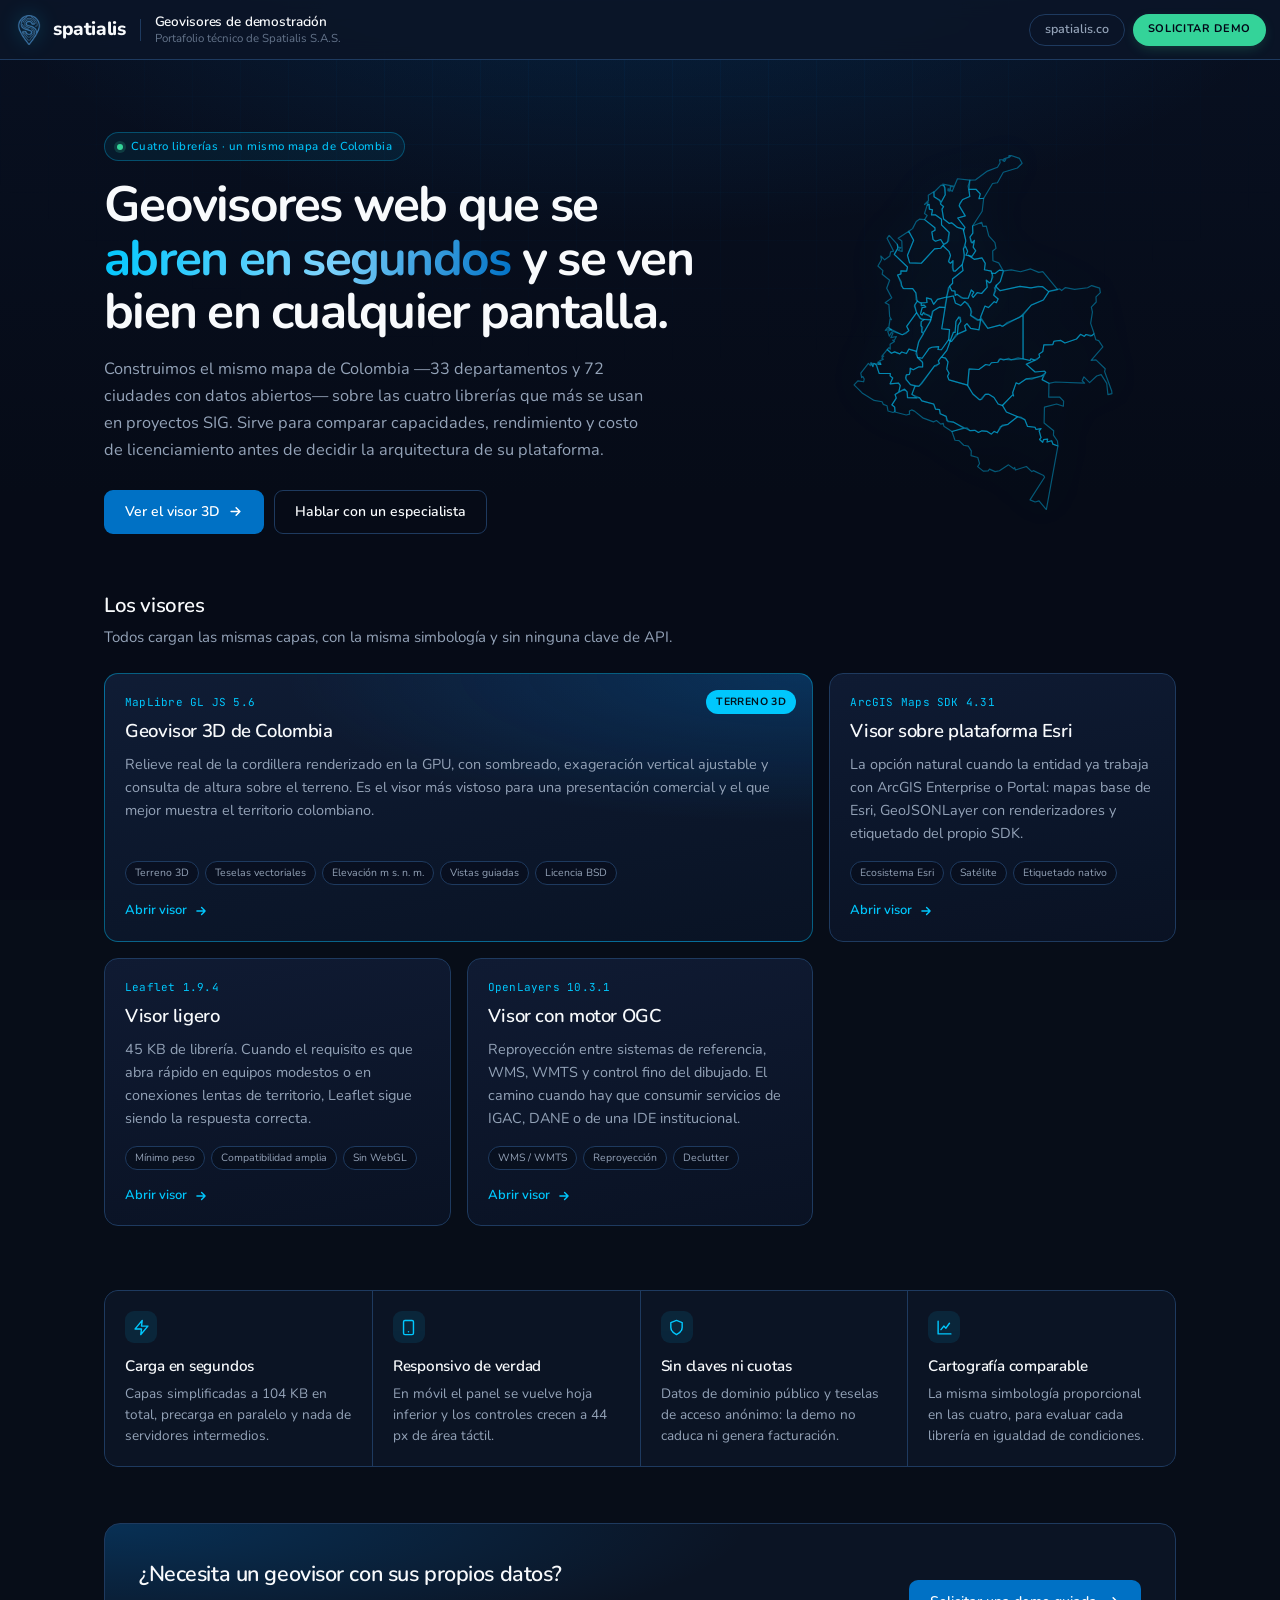
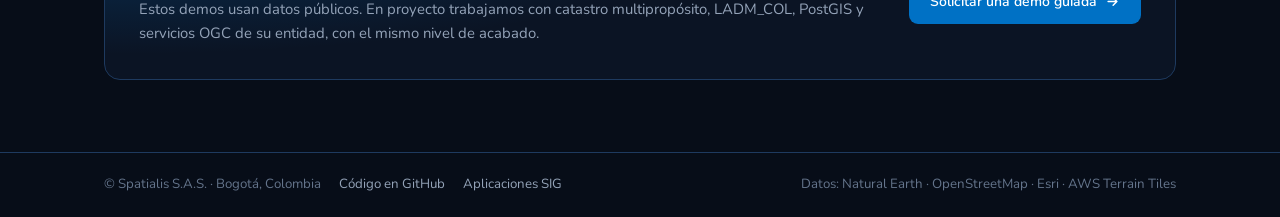
==== commit fcd7e9a2: "Corrige la identidad con el sistema oficial de spatialis.co Los demos se habían construido a partir " ====
--- a/index.html
+++ b/index.html
@@ -21,9 +21,9 @@
   </style>
 
   <link rel="stylesheet"
-    href="https://fonts.googleapis.com/css2?family=Geist:wght@400;500;600;700&family=Geist+Mono:wght@400;500&display=swap">
+    href="https://fonts.googleapis.com/css2?family=Nunito:wght@400;600;700;800&family=JetBrains+Mono:wght@400;500&display=swap">
   <link rel="stylesheet" href="assets/spatialis-ui.css">
-  <link rel="icon" href="assets/favicon.svg" type="image/svg+xml">
+  <link rel="icon" href="assets/spatialis-favicon.png" type="image/png">
 
   <style>
     /* La hoja compartida esta pensada para un visor a pantalla completa;
@@ -409,13 +409,7 @@
 
     <header class="sp-topbar sp-topbar--pagina">
       <a class="sp-brand" href="https://spatialis.co">
-        <span class="sp-brand__mark" aria-hidden="true">
-          <svg viewBox="0 0 24 24" fill="none" stroke="#fff" stroke-width="2" stroke-linecap="round"
-            stroke-linejoin="round">
-            <circle cx="12" cy="12" r="10" />
-            <polygon points="16.24 7.76 14.12 14.12 7.76 16.24 9.88 9.88 16.24 7.76" />
-          </svg>
-        </span>
+        <img class="sp-brand__mark" src="assets/spatialis-isotipo.png" alt="" width="30" height="30">
         <span class="sp-brand__name">spatialis</span>
       </a>
 
--- a/assets/spatialis-ui.css
+++ b/assets/spatialis-ui.css
@@ -1,34 +1,54 @@
 /* ==========================================================================
    Spatialis · Sistema de interfaz para geovisores de demostracion
-   Los tokens replican app/globals.css del landing (spatialis.co) para que los
-   demos embebidos se lean como parte del mismo producto.
+
+   Tokens tomados del sistema oficial de spatialis.co (src/index.css), que
+   reparte el color 60-30-10:
+     60 % superficies neutras  · claro #FFFFFF/#F8FAFC · oscuro #060D17/#070D18/#0B1424
+     30 % azul corporativo     · #0068B5 · #0071C5 · #00C7FD
+     10 % acento esmeralda     · #047857 en claro · #34D399 en oscuro (WCAG AA)
+
+   El azul sostiene la cartografia y la estructura; la esmeralda queda
+   reservada a la accion principal y a los indicadores de estado, que es
+   justo el 10 % que define la marca.
    ========================================================================== */
 
 :root {
-  --sp-bg: #060b17;
-  --sp-surface: #0b1528;
-  --sp-elev: #111e38;
+  /* 60 % — superficies */
+  --sp-bg: #070d18;
+  --sp-surface: #0b1424;
+  --sp-elev: #0f1c30;
   --sp-border: #1e3a5f;
   --sp-border-soft: #16294a;
   --sp-text: #f8fafc;
   --sp-muted: #94a3b8;
   --sp-faint: #64748b;
+
+  /* 30 % — azul corporativo */
+  --sp-cobalt: #0068b5;
+  --sp-blue: #0071c5;
   --sp-cyan: #00c7fd;
-  --sp-blue: #0071c5;
-  --sp-cobalt: #0068b5;
-  --sp-ok: #34d399;
+
+  /* 10 % — acento esmeralda */
+  --sp-accent: #34d399;
+  --sp-accent-hover: #10b981;
+  --sp-accent-on: #020617;
+  --sp-accent-soft: rgba(52, 211, 153, .14);
+  --sp-accent-border: rgba(52, 211, 153, .35);
+  --sp-accent-glow: rgba(52, 211, 153, .30);
+
+  --sp-ok: var(--sp-accent);
   --sp-warn: #fbbf24;
 
   --sp-radius: 10px;
   --sp-radius-sm: 7px;
   --sp-shadow: 0 10px 30px -12px rgba(0, 0, 0, .8), 0 2px 6px -2px rgba(0, 0, 0, .6);
-  --sp-ring: 0 0 0 2px rgba(0, 199, 253, .55);
+  --sp-ring: 0 0 0 2px #0071c5;
   --sp-topbar-h: 56px;
   --sp-panel-w: 304px;
   --sp-ease: cubic-bezier(.16, 1, .3, 1);
 
-  --sp-font: "Geist", ui-sans-serif, system-ui, -apple-system, "Segoe UI", Roboto, sans-serif;
-  --sp-mono: "Geist Mono", ui-monospace, SFMono-Regular, "SF Mono", Menlo, monospace;
+  --sp-font: "Nunito", system-ui, -apple-system, BlinkMacSystemFont, "Segoe UI", Roboto, sans-serif;
+  --sp-mono: "JetBrains Mono", ui-monospace, SFMono-Regular, Menlo, monospace;
 
   color-scheme: dark;
 }
@@ -52,6 +72,21 @@
   overscroll-behavior: none;
 }
 
+h1, h2, h3, h4, h5, h6 {
+  letter-spacing: -.015em;
+  text-wrap: balance;
+}
+
+p, li { text-wrap: pretty; }
+
+/* Cifras tabulares en todo lo que sea dato, como en spatialis.co */
+.sp-mono,
+.sp-attrs dd,
+.sp-coords {
+  font-family: var(--sp-mono);
+  font-feature-settings: "tnum" on, "zero" on;
+}
+
 /* ------------------------------------------------------------------ shell */
 
 .sp-app {
@@ -102,22 +137,23 @@
   flex: none;
 }
 
+/* Isotipo oficial: pin topografico con la S. Se sirve como PNG recortado y
+   cuantizado (5 KB); en oscuro lleva el mismo resplandor cian del sitio. */
 .sp-brand__mark {
   width: 30px;
   height: 30px;
-  border-radius: 8px;
-  background: var(--sp-blue);
-  display: grid;
-  place-items: center;
+  display: block;
+  object-fit: contain;
+  flex: none;
+  filter: drop-shadow(0 0 10px rgba(0, 199, 253, .40));
   transition: transform 200ms var(--sp-ease);
 }
 
-.sp-brand:hover .sp-brand__mark { transform: scale(1.06); }
-.sp-brand__mark svg { width: 17px; height: 17px; display: block; }
+.sp-brand:hover .sp-brand__mark { transform: scale(1.05); }
 
 .sp-brand__name {
-  font-size: 18px;
-  font-weight: 700;
+  font-size: 19px;
+  font-weight: 800;
   letter-spacing: -.02em;
   text-transform: lowercase;
 }
@@ -200,30 +236,41 @@
   display: inline-flex;
   align-items: center;
   gap: 6px;
-  height: 30px;
-  padding: 0 12px;
-  border-radius: var(--sp-radius-sm);
-  background: var(--sp-blue);
-  color: #fff;
-  font-size: 12.5px;
-  font-weight: 600;
+  height: 32px;
+  padding: 0 15px;
+  border-radius: 999px;
+  background: var(--sp-accent);
+  color: var(--sp-accent-on);
+  font-size: 11px;
+  font-weight: 700;
+  letter-spacing: .06em;
+  text-transform: uppercase;
   text-decoration: none;
   white-space: nowrap;
-  transition: background 160ms var(--sp-ease);
-}
-
-.sp-link:hover { background: #008be3; }
+  box-shadow: 0 4px 14px -4px var(--sp-accent-glow);
+  transition: background 160ms var(--sp-ease), transform 160ms var(--sp-ease);
+}
+
+.sp-link:hover { background: var(--sp-accent-hover); transform: translateY(-1px); }
 .sp-link:focus-visible { outline: none; box-shadow: var(--sp-ring); }
 
+/* Secundario: sin relleno, para no gastar el 10 % de acento en algo que no
+   es la accion principal. */
 .sp-link--ghost {
   background: transparent;
   border: 1px solid var(--sp-border);
   color: var(--sp-muted);
+  text-transform: none;
+  letter-spacing: 0;
+  font-size: 12.5px;
+  font-weight: 600;
+  box-shadow: none;
 }
 
 .sp-link--ghost:hover {
   background: var(--sp-elev);
   color: var(--sp-text);
+  transform: none;
 }
 
 /* ------------------------------------------------------------------ panel */
@@ -289,10 +336,11 @@
 .sp-kpi__value {
   font-family: var(--sp-mono);
   font-size: 16px;
-  font-weight: 600;
+  font-weight: 500;
   line-height: 1.1;
   color: var(--sp-cyan);
   font-variant-numeric: tabular-nums;
+  font-feature-settings: "tnum" on, "zero" on;
 }
 
 .sp-kpi__label {
@@ -410,9 +458,10 @@
 .sp-chip:focus-visible { outline: none; box-shadow: var(--sp-ring); }
 
 .sp-chip[aria-pressed="true"] {
-  background: rgba(0, 199, 253, .13);
-  border-color: var(--sp-cyan);
-  color: var(--sp-cyan);
+  background: var(--sp-blue);
+  border-color: var(--sp-blue);
+  color: #fff;
+  font-weight: 700;
 }
 
 /* deslizador (exageracion vertical) -------------------------------------- */
@@ -683,6 +732,20 @@
 
 .sp-loader__mark svg { width: 24px; height: 24px; }
 
+/* Isotipo oficial dentro del cargador */
+.sp-loader__marca {
+  width: 52px;
+  height: 52px;
+  object-fit: contain;
+  filter: drop-shadow(0 0 16px rgba(0, 199, 253, .45));
+  animation: sp-latido 1.9s var(--sp-ease) infinite;
+}
+
+@keyframes sp-latido {
+  0%, 100% { transform: scale(1); opacity: .92; }
+  50% { transform: scale(1.07); opacity: 1; }
+}
+
 .sp-loader__text {
   font-size: 13px;
   font-weight: 500;
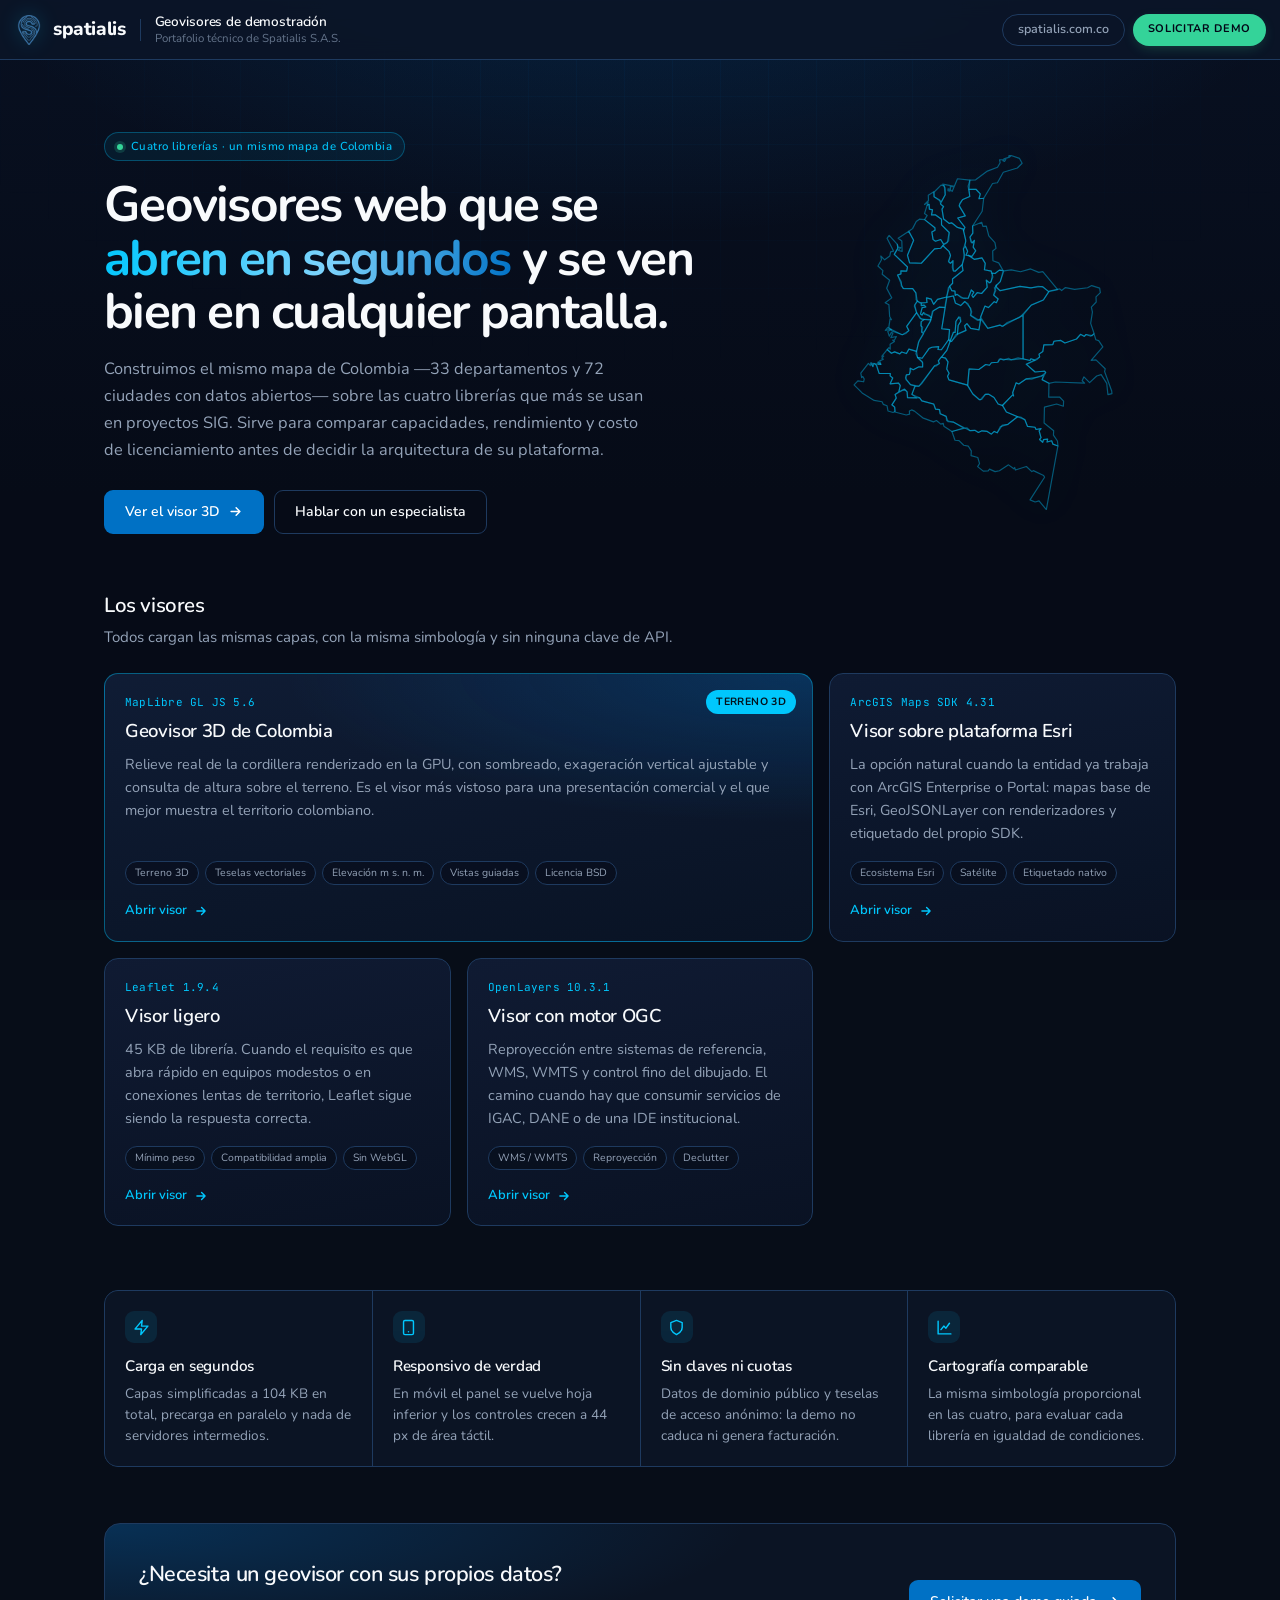
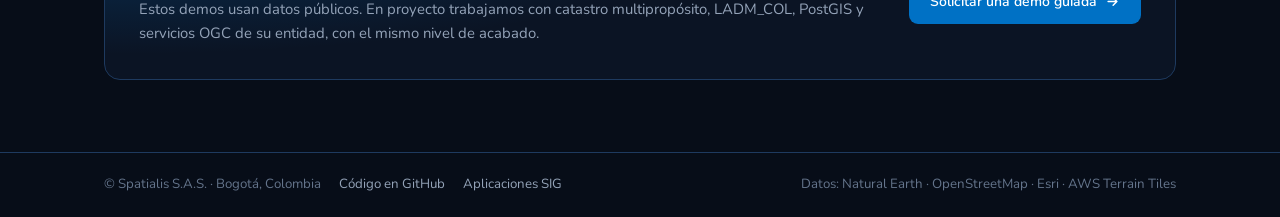
==== commit 94281109: "Actualiza el dominio a spatialis.com.co Cambia todas las referencias de spatialis.co al dominio corr" ====
--- a/index.html
+++ b/index.html
@@ -408,7 +408,7 @@
     <div class="pagina__rejilla" aria-hidden="true"></div>
 
     <header class="sp-topbar sp-topbar--pagina">
-      <a class="sp-brand" href="https://spatialis.co">
+      <a class="sp-brand" href="https://spatialis.com.co">
         <img class="sp-brand__mark" src="assets/spatialis-isotipo.png" alt="" width="30" height="30">
         <span class="sp-brand__name">spatialis</span>
       </a>
@@ -421,8 +421,8 @@
       </div>
 
       <div class="sp-topbar__actions">
-        <a class="sp-link sp-link--ghost" href="https://spatialis.co" target="_blank" rel="noopener">spatialis.co</a>
-        <a class="sp-link" href="https://spatialis.co/#contacto" target="_blank" rel="noopener">Solicitar demo</a>
+        <a class="sp-link sp-link--ghost" href="https://spatialis.com.co" target="_blank" rel="noopener">spatialis.com.co</a>
+        <a class="sp-link" href="https://spatialis.com.co/#contacto" target="_blank" rel="noopener">Solicitar demo</a>
       </div>
     </header>
 
@@ -448,7 +448,7 @@
                 <path d="M5 12h14M13 6l6 6-6 6" />
               </svg>
             </a>
-            <a class="boton boton--fantasma" href="https://spatialis.co/#contacto" target="_blank"
+            <a class="boton boton--fantasma" href="https://spatialis.com.co/#contacto" target="_blank"
               rel="noopener">Hablar con un especialista</a>
           </div>
         </div>
@@ -652,7 +652,7 @@
             PostGIS y servicios OGC de su entidad, con el mismo nivel de acabado.
           </p>
         </div>
-        <a class="boton" href="https://spatialis.co/#contacto" target="_blank" rel="noopener">
+        <a class="boton" href="https://spatialis.com.co/#contacto" target="_blank" rel="noopener">
           Solicitar una demo guiada
           <svg viewBox="0 0 24 24" width="15" height="15" fill="none" stroke="currentColor" stroke-width="2.4"
             stroke-linecap="round" stroke-linejoin="round" aria-hidden="true">
--- a/assets/spatialis-ui.css
+++ b/assets/spatialis-ui.css
@@ -1,7 +1,7 @@
 /* ==========================================================================
    Spatialis · Sistema de interfaz para geovisores de demostracion
 
-   Tokens tomados del sistema oficial de spatialis.co (src/index.css), que
+   Tokens tomados del sistema oficial de spatialis.com.co (src/index.css), que
    reparte el color 60-30-10:
      60 % superficies neutras  · claro #FFFFFF/#F8FAFC · oscuro #060D17/#070D18/#0B1424
      30 % azul corporativo     · #0068B5 · #0071C5 · #00C7FD
@@ -79,7 +79,7 @@
 
 p, li { text-wrap: pretty; }
 
-/* Cifras tabulares en todo lo que sea dato, como en spatialis.co */
+/* Cifras tabulares en todo lo que sea dato, como en spatialis.com.co */
 .sp-mono,
 .sp-attrs dd,
 .sp-coords {
@@ -94,6 +94,10 @@
   inset: 0;
   display: grid;
   grid-template-rows: var(--sp-topbar-h) 1fr;
+  /* La columna implicita es `auto` y crecia hasta el ancho de contenido de la
+     barra superior, desbordando el viewport en moviles; minmax(0, 1fr) la fija
+     al ancho disponible y deja que la barra y el mapa se encojan. */
+  grid-template-columns: minmax(0, 1fr);
   /* dvh evita el salto por la barra de direcciones en moviles */
   height: 100dvh;
 }
@@ -166,7 +170,13 @@
 }
 
 .sp-topbar__title {
+  /* flex-basis 0: el titulo parte de ancho cero y solo ocupa el hueco que
+     queda tras la marca y las acciones, de modo que nunca empuja el boton
+     "Solicitar demo" fuera de la pantalla. Crece para rellenar y empuja las
+     acciones a la derecha sin necesitar un margen automatico. */
+  flex: 1 1 0;
   min-width: 0;
+  overflow: hidden;
   display: flex;
   flex-direction: column;
   justify-content: center;
@@ -833,10 +843,21 @@
   box-shadow: var(--sp-shadow);
   backdrop-filter: blur(12px);
   cursor: pointer;
+  transition: opacity 240ms var(--sp-ease), transform 240ms var(--sp-ease);
 }
 
 .sp-fab svg { width: 16px; height: 16px; }
 .sp-fab:focus-visible { outline: none; box-shadow: var(--sp-ring); }
+
+/* Con el panel abierto, el disparador estorba por encima de la hoja: se
+   oculta (y deja de recibir toques) mientras el panel esta desplegado. El
+   boton de cerrar del propio panel es el que lo vuelve a bajar. */
+.sp-stage:has(.sp-panel[data-open="true"]) .sp-fab {
+  opacity: 0;
+  visibility: hidden;
+  transform: translateY(10px);
+  pointer-events: none;
+}
 
 .sp-panel__handle,
 .sp-panel__close { display: none; }
@@ -1130,6 +1151,14 @@
   .maplibregl-ctrl-group button,
   .leaflet-bar a,
   .ol-control button { width: 38px !important; height: 38px !important; line-height: 38px !important; }
+
+  /* Los widgets nativos de ArcGIS tambien crecen a tamaño tactil */
+  .esri-widget--button {
+    width: 38px !important;
+    height: 38px !important;
+  }
+
+  .esri-zoom .esri-widget--button { font-size: 17px !important; }
 }
 
 @media (max-width: 620px) {
